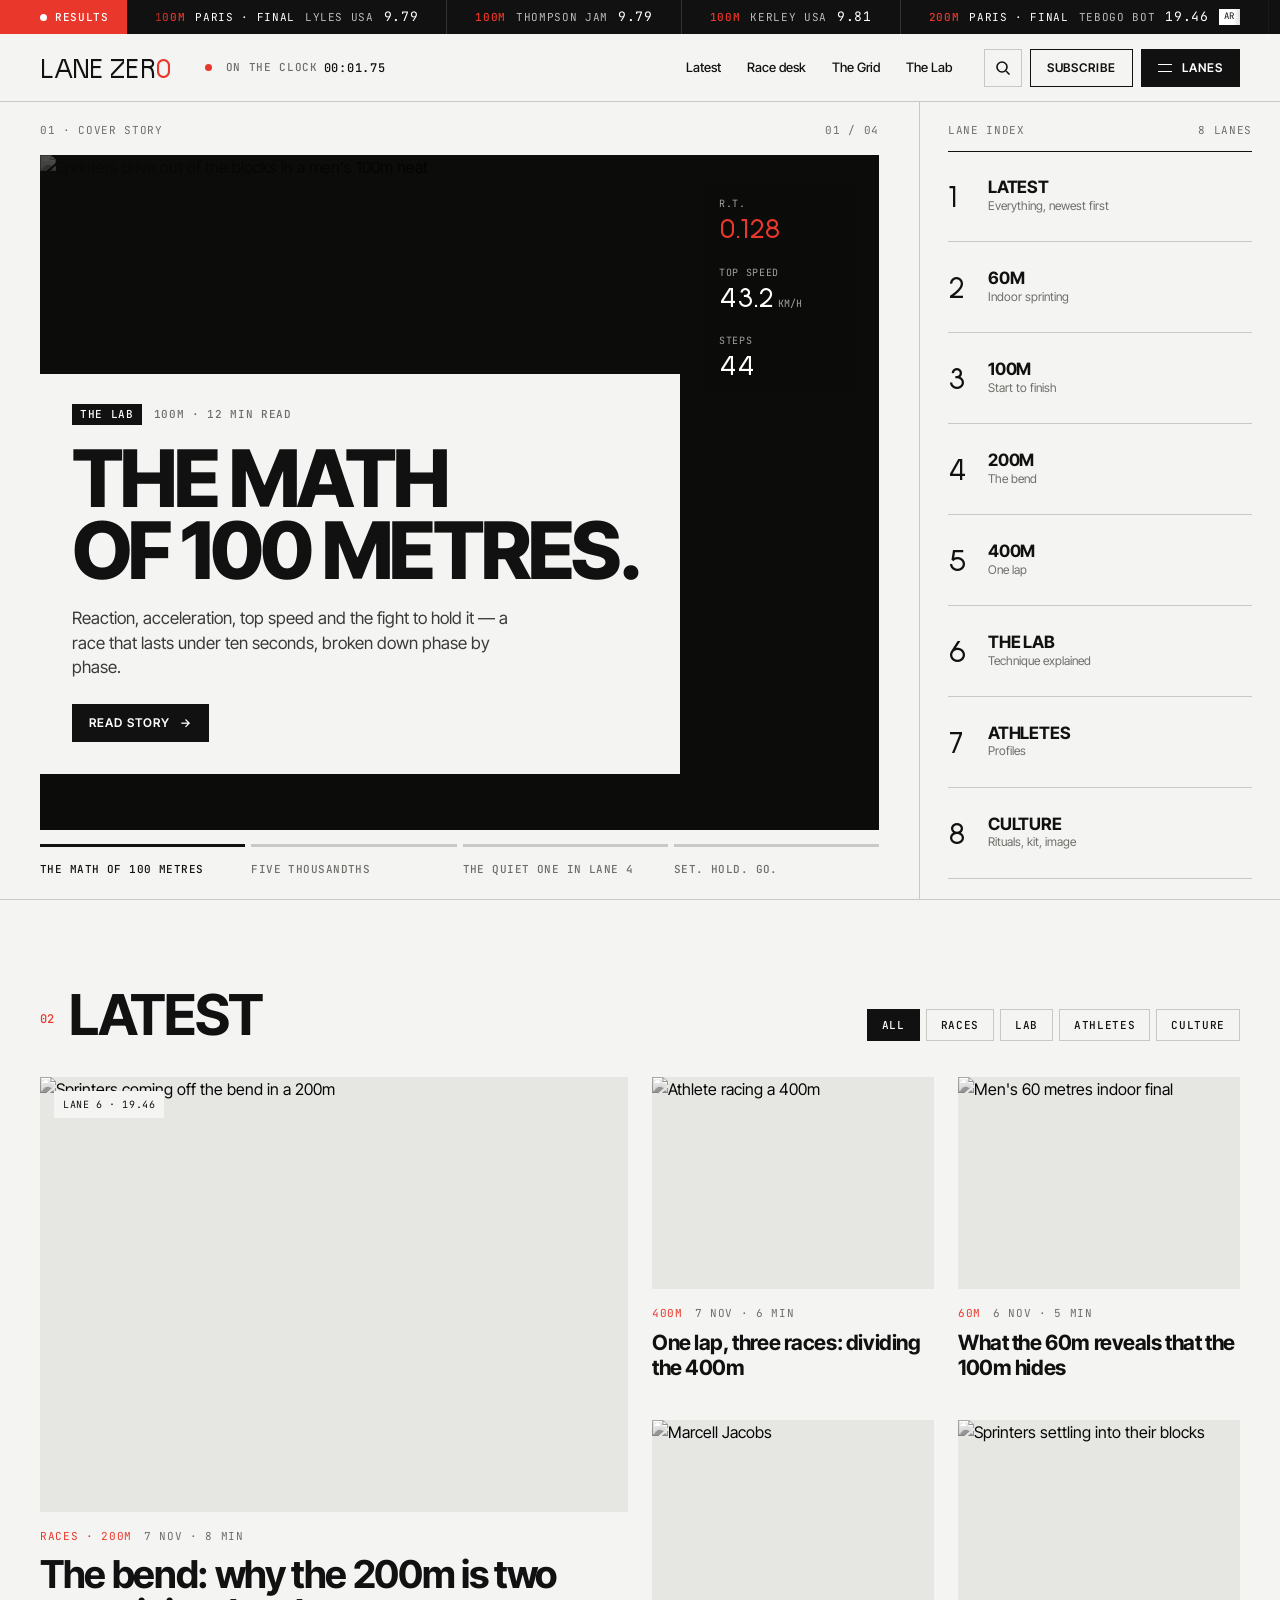
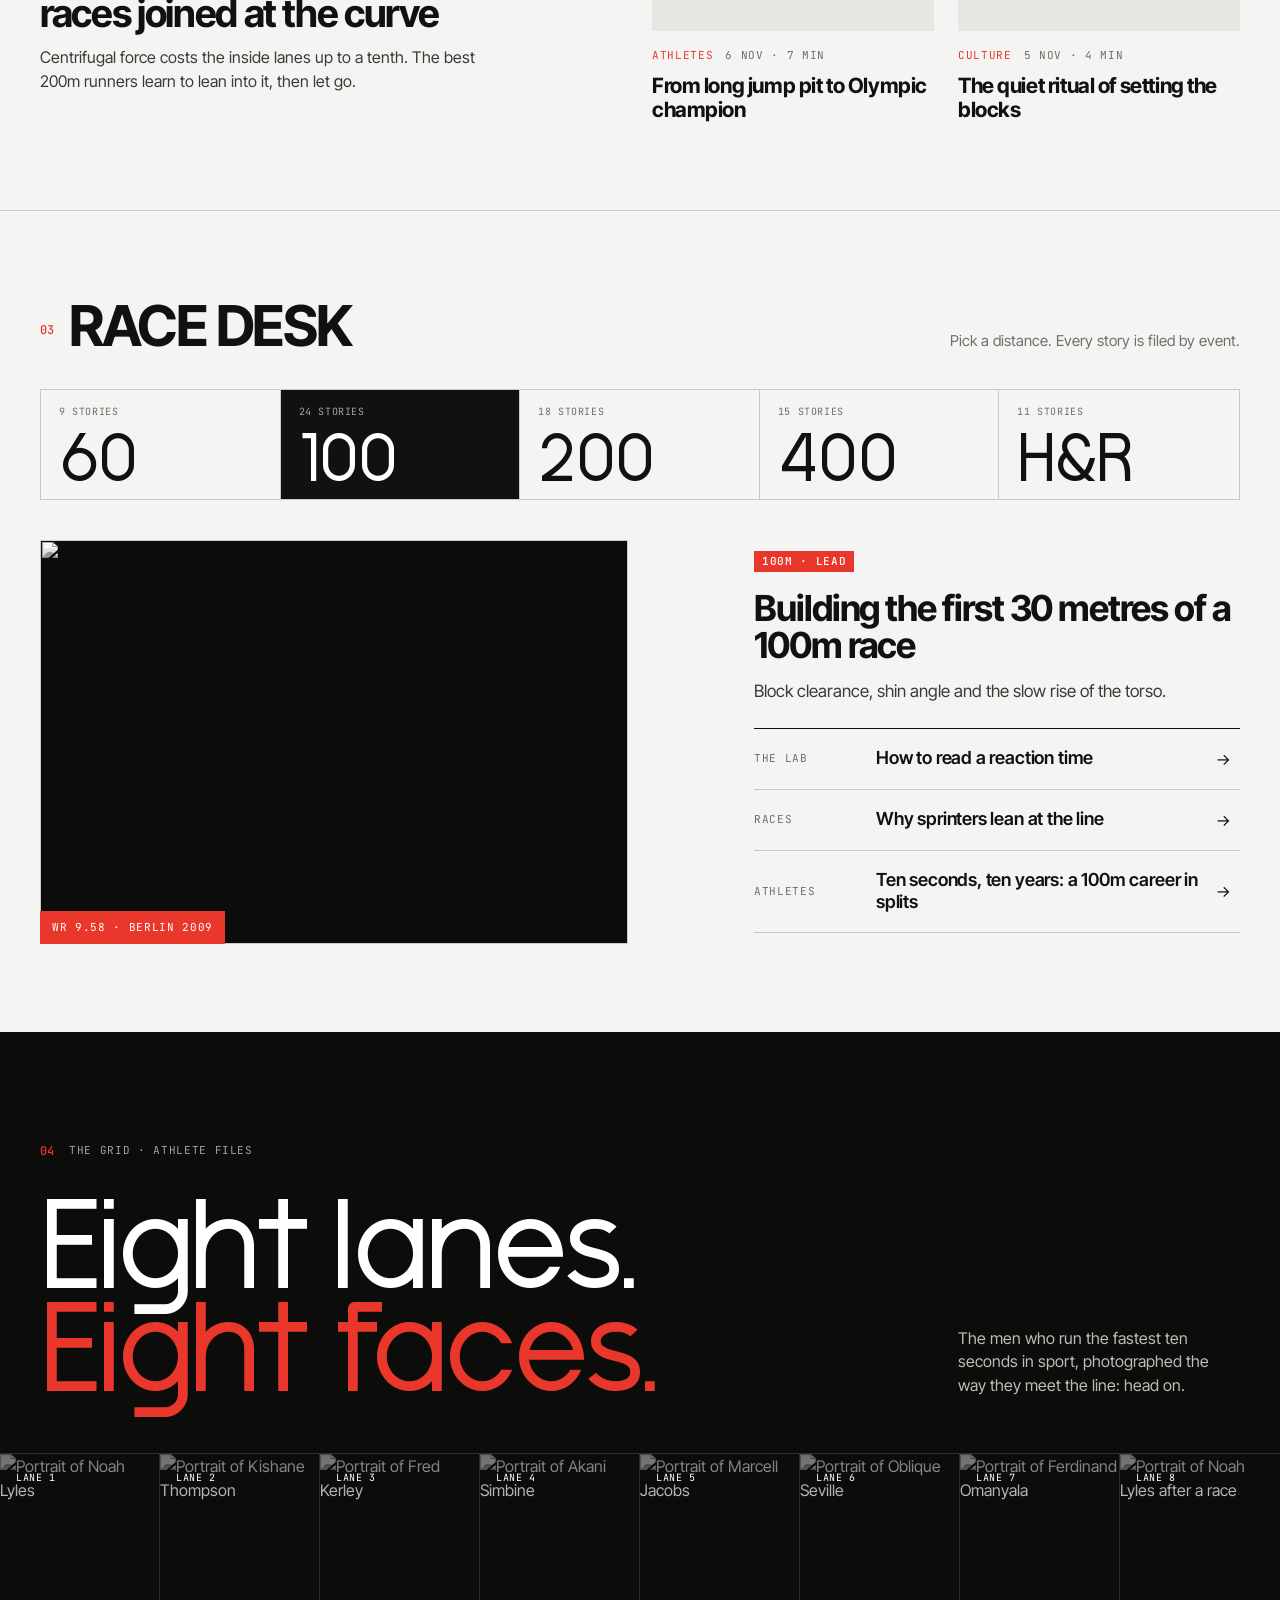
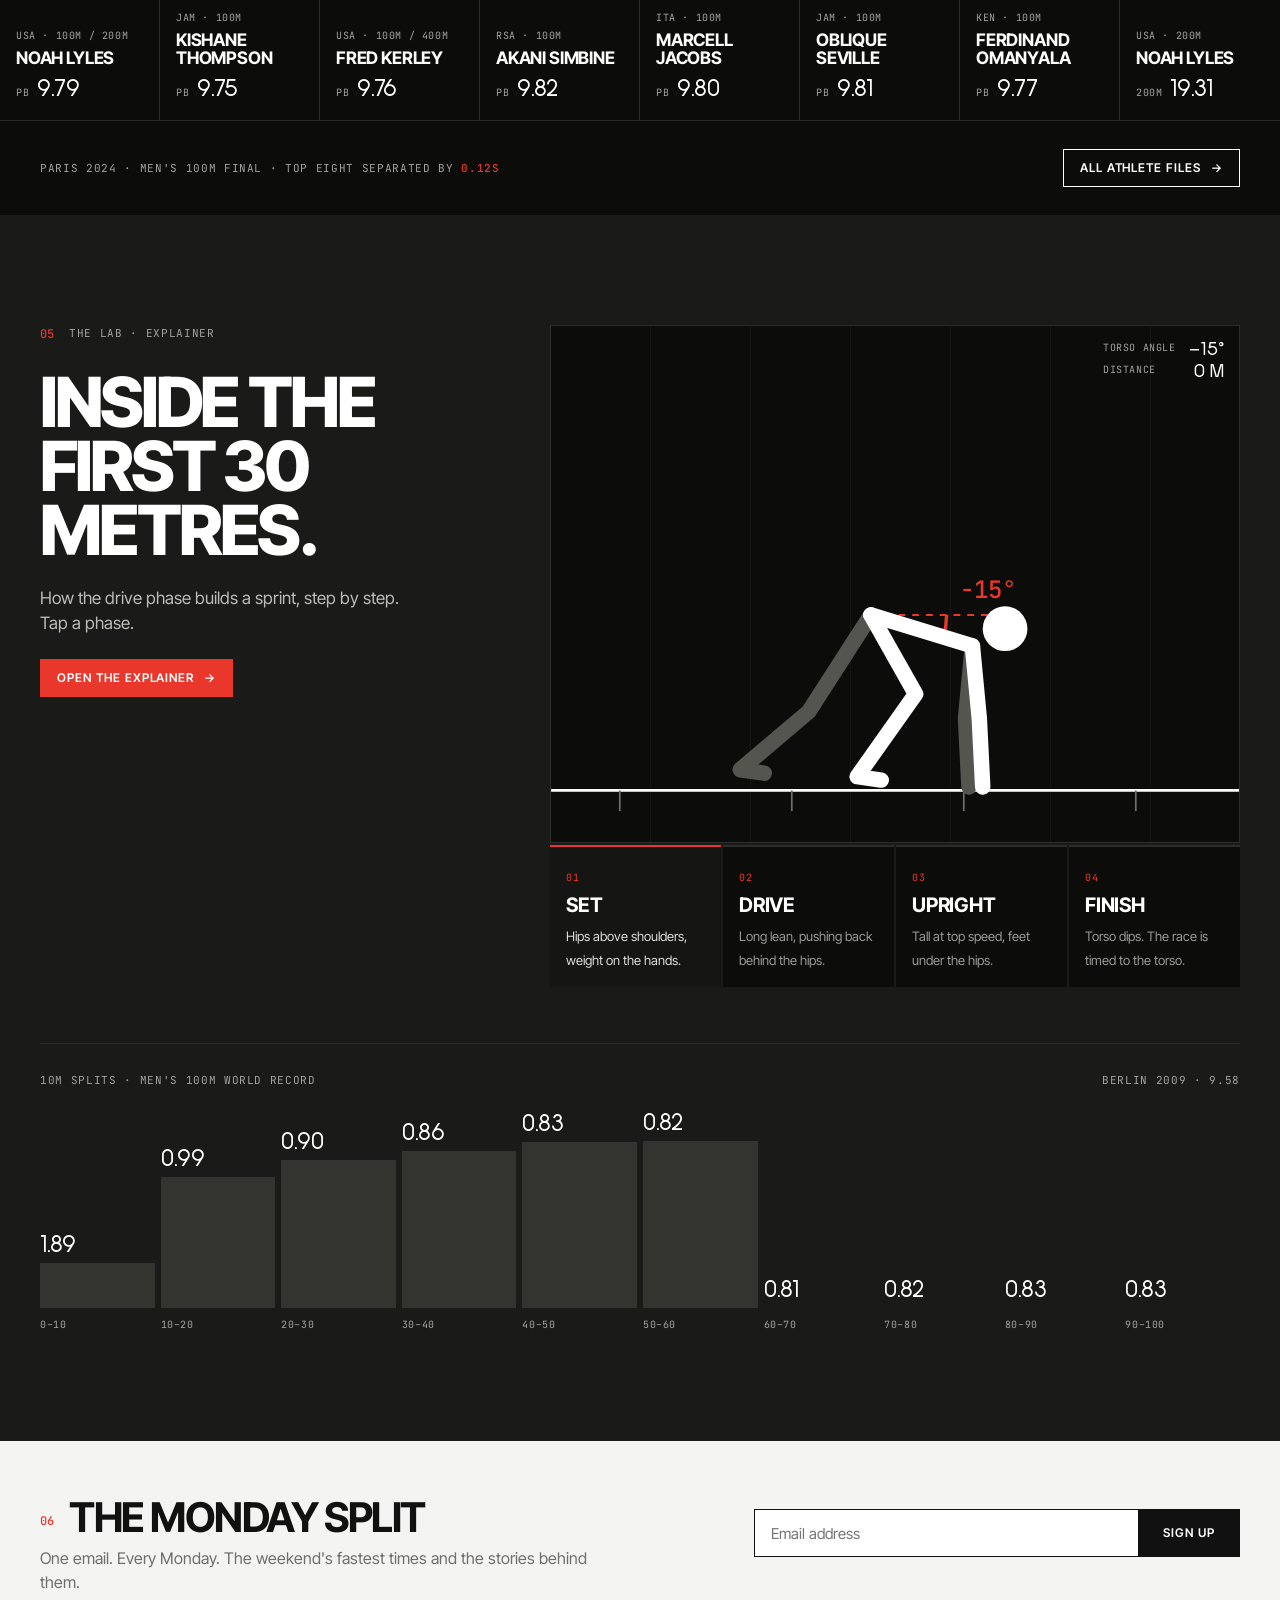
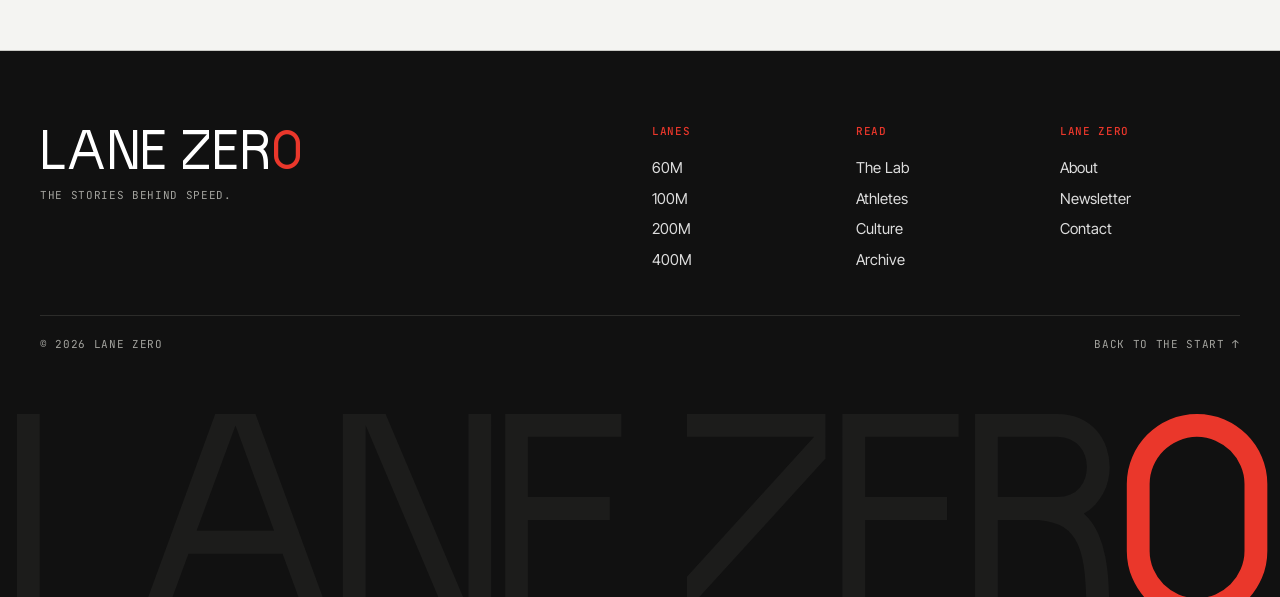
==== lane-zero/index.html @ 6329f49b "Lane Zero: homepage build (structure, styles, interactions) Co-Authored-By: Claude Opus 5.5 <noreply" ====
<!doctype html>
<html lang="en">
<head>
<meta charset="utf-8">
<meta name="viewport" content="width=device-width, initial-scale=1">
<title>Lane Zero — The stories behind speed</title>
<meta name="description" content="Lane Zero is a sprint newsroom. 60m to 400m, the lab, the athletes and the culture of speed.">
<link rel="preconnect" href="https://fonts.googleapis.com">
<link rel="preconnect" href="https://fonts.gstatic.com" crossorigin>
<link href="https://fonts.googleapis.com/css2?family=Inter+Tight:ital,wght@0,400;0,500;0,600;0,700;0,800;1,700&family=JetBrains+Mono:wght@400;500&display=swap" rel="stylesheet">
<link rel="stylesheet" href="styles.css">
</head>
<body>

<!-- ============ RESULTS TICKER ============ -->
<div class="ticker" aria-label="Latest results">
  <div class="ticker__label"><span class="dot"></span>Results</div>
  <div class="ticker__track">
    <ul class="ticker__list">
      <li><b>100M</b> Paris · Final <span>Lyles USA</span><em>9.79</em></li>
      <li><b>100M</b> <span>Thompson JAM</span><em>9.79</em></li>
      <li><b>100M</b> <span>Kerley USA</span><em>9.81</em></li>
      <li><b>200M</b> Paris · Final <span>Tebogo BOT</span><em>19.46</em><i>AR</i></li>
      <li><b>200M</b> <span>Bednarek USA</span><em>19.62</em></li>
      <li><b>400M</b> Paris · Final <span>Hall USA</span><em>43.40</em></li>
      <li><b>4×100</b> Paris · Final <span>Canada</span><em>37.50</em></li>
      <li><b>60M</b> Glasgow · Final <span>Coleman USA</span><em>6.41</em></li>
    </ul>
  </div>
</div>

<!-- ============ HEADER ============ -->
<header class="nav" id="top">
  <a class="wordmark" href="#top" aria-label="Lane Zero home">LANE&nbsp;ZER<span>0</span></a>
  <div class="nav__clock" aria-hidden="true"><span class="dot"></span>On the clock <span class="mono" id="clock">00:00.00</span></div>
  <nav class="nav__links" aria-label="Primary">
    <a href="#latest">Latest</a><a href="#desk">Race desk</a><a href="#grid">The Grid</a><a href="#lab">The Lab</a>
  </nav>
  <div class="nav__actions">
    <button class="icon-btn" aria-label="Search"><svg width="16" height="16" viewBox="0 0 16 16" fill="none" stroke="currentColor" stroke-width="1.6"><circle cx="7" cy="7" r="5"/><path d="M11 11l3.5 3.5"/></svg></button>
    <a class="btn btn--line" href="#split">Subscribe</a>
    <button class="btn btn--ink" id="lanesOpen" aria-expanded="false" aria-controls="lanes"><span class="burger"></span>Lanes</button>
  </div>
</header>

<!-- ============ LANES OVERLAY ============ -->
<div class="lanes" id="lanes" hidden>
  <div class="lanes__head">
    <span class="wordmark wordmark--light">LANE&nbsp;ZER<span>0</span></span>
    <button class="btn btn--light" id="lanesClose">Close ✕</button>
  </div>
  <ol class="lanes__list">
    <li><a href="#latest"><i>1</i>Latest<small>Everything, newest first</small></a></li>
    <li><a href="#desk" data-dist="60"><i>2</i>60M<small>Indoor sprinting</small></a></li>
    <li><a href="#desk" data-dist="100"><i>3</i>100M<small>Start to finish</small></a></li>
    <li><a href="#desk" data-dist="200"><i>4</i>200M<small>The bend</small></a></li>
    <li><a href="#desk" data-dist="400"><i>5</i>400M<small>One lap</small></a></li>
    <li><a href="#lab"><i>6</i>The Lab<small>Technique explained</small></a></li>
    <li><a href="#grid"><i>7</i>Athletes<small>Profiles</small></a></li>
    <li><a href="#latest" data-filter="culture"><i>8</i>Culture<small>Rituals, kit, image</small></a></li>
  </ol>
</div>

<main>

<!-- ============ 01 COVER ============ -->
<section class="cover" aria-label="Cover story">
  <div class="cover__stage">
    <div class="cover__meta mono"><span>01 · Cover story</span><span id="coverCount">01 / 04</span></div>

    <div class="cover__slides">
      <article class="slide is-active" data-i="0">
        <figure class="slide__img"><img src="assets/img/hero-start.jpg" alt="Sprinters drive out of the blocks in a men's 100m heat"></figure>
        <div class="slide__copy">
          <p class="kicker"><span class="tag">The Lab</span> 100M · 12 min read</p>
          <h1 class="display">The math<br>of 100 metres.</h1>
          <p class="lede">Reaction, acceleration, top speed and the fight to hold it — a race that lasts under ten seconds, broken down phase by phase.</p>
          <a class="btn btn--ink" href="#lab">Read story <span class="arr">→</span></a>
        </div>
      </article>
      <article class="slide" data-i="1">
        <figure class="slide__img"><img src="assets/img/hero-lyles.jpg" alt="Noah Lyles sprinting in the 100m"></figure>
        <div class="slide__copy">
          <p class="kicker"><span class="tag">Races</span> 100M · 9 min read</p>
          <h1 class="display">Five<br>thousandths.</h1>
          <p class="lede">Paris was decided by 0.005 seconds. Inside the closest Olympic 100m final ever run, frame by frame.</p>
          <a class="btn btn--ink" href="#latest">Read story <span class="arr">→</span></a>
        </div>
      </article>
      <article class="slide" data-i="2">
        <figure class="slide__img"><img src="assets/img/hero-thompson.jpg" alt="Kishane Thompson racing"></figure>
        <div class="slide__copy">
          <p class="kicker"><span class="tag">Athletes</span> 100M · 7 min read</p>
          <h1 class="display">The quiet<br>one in lane 4.</h1>
          <p class="lede">Kishane Thompson barely speaks before a race. His splits do the talking.</p>
          <a class="btn btn--ink" href="#grid">Read story <span class="arr">→</span></a>
        </div>
      </article>
      <article class="slide" data-i="3">
        <figure class="slide__img"><img src="assets/img/hero-omanyala.jpg" alt="Ferdinand Omanyala at the start line"></figure>
        <div class="slide__copy">
          <p class="kicker"><span class="tag">Culture</span> 100M · 6 min read</p>
          <h1 class="display">Set.<br>Hold. Go.</h1>
          <p class="lede">The 1.8 seconds between "set" and the gun, and the rituals sprinters build to survive them.</p>
          <a class="btn btn--ink" href="#latest">Read story <span class="arr">→</span></a>
        </div>
      </article>
    </div>

    <div class="cover__readout mono" aria-hidden="true">
      <div><small>R.T.</small><b>0.128</b></div>
      <div><small>Top speed</small><b>43.2<span>km/h</span></b></div>
      <div><small>Steps</small><b>44</b></div>
    </div>

    <div class="cover__bars" role="tablist" aria-label="Cover stories">
      <button role="tab" aria-selected="true" data-go="0"><span></span><em>The math of 100 metres</em></button>
      <button role="tab" aria-selected="false" data-go="1"><span></span><em>Five thousandths</em></button>
      <button role="tab" aria-selected="false" data-go="2"><span></span><em>The quiet one in lane 4</em></button>
      <button role="tab" aria-selected="false" data-go="3"><span></span><em>Set. Hold. Go.</em></button>
    </div>
  </div>

  <aside class="index" aria-label="Lane index">
    <div class="index__head mono"><span>Lane index</span><span>8 lanes</span></div>
    <ol>
      <li><a href="#latest"><i>1</i><b>Latest</b><small>Everything, newest first</small></a></li>
      <li><a href="#desk" data-dist="60"><i>2</i><b>60M</b><small>Indoor sprinting</small></a></li>
      <li><a href="#desk" data-dist="100"><i>3</i><b>100M</b><small>Start to finish</small></a></li>
      <li><a href="#desk" data-dist="200"><i>4</i><b>200M</b><small>The bend</small></a></li>
      <li><a href="#desk" data-dist="400"><i>5</i><b>400M</b><small>One lap</small></a></li>
      <li><a href="#lab"><i>6</i><b>The Lab</b><small>Technique explained</small></a></li>
      <li><a href="#grid"><i>7</i><b>Athletes</b><small>Profiles</small></a></li>
      <li><a href="#latest" data-filter="culture"><i>8</i><b>Culture</b><small>Rituals, kit, image</small></a></li>
    </ol>
  </aside>
</section>

<!-- ============ 02 LATEST ============ -->
<section class="section" id="latest">
  <header class="sec-head">
    <h2><span class="num">02</span>Latest</h2>
    <div class="chips" role="group" aria-label="Filter stories">
      <button class="chip is-on" data-f="all">All</button>
      <button class="chip" data-f="races">Races</button>
      <button class="chip" data-f="lab">Lab</button>
      <button class="chip" data-f="athletes">Athletes</button>
      <button class="chip" data-f="culture">Culture</button>
    </div>
  </header>

  <div class="latest">
    <article class="card card--lead" data-cat="races">
      <a href="#" class="card__img"><img src="assets/img/latest-bend.jpg" alt="Sprinters coming off the bend in a 200m"><span class="badge mono">Lane 6 · 19.46</span></a>
      <p class="meta mono"><span class="cat">Races · 200M</span>7 Nov · 8 min</p>
      <h3><a href="#">The bend: why the 200m is two races joined at the curve</a></h3>
      <p class="excerpt">Centrifugal force costs the inside lanes up to a tenth. The best 200m runners learn to lean into it, then let go.</p>
    </article>
    <article class="card" data-cat="races">
      <a href="#" class="card__img"><img src="assets/img/latest-400.jpg" alt="Athlete racing a 400m"></a>
      <p class="meta mono"><span class="cat">400M</span>7 Nov · 6 min</p>
      <h3><a href="#">One lap, three races: dividing the 400m</a></h3>
    </article>
    <article class="card" data-cat="lab">
      <a href="#" class="card__img"><img src="assets/img/latest-60.jpg" alt="Men's 60 metres indoor final"></a>
      <p class="meta mono"><span class="cat">60M</span>6 Nov · 5 min</p>
      <h3><a href="#">What the 60m reveals that the 100m hides</a></h3>
    </article>
    <article class="card" data-cat="athletes">
      <a href="#" class="card__img"><img src="assets/img/latest-jacobs.jpg" alt="Marcell Jacobs"></a>
      <p class="meta mono"><span class="cat">Athletes</span>6 Nov · 7 min</p>
      <h3><a href="#">From long jump pit to Olympic champion</a></h3>
    </article>
    <article class="card" data-cat="culture">
      <a href="#" class="card__img"><img src="assets/img/latest-blocks.jpg" alt="Sprinters settling into their blocks"></a>
      <p class="meta mono"><span class="cat">Culture</span>5 Nov · 4 min</p>
      <h3><a href="#">The quiet ritual of setting the blocks</a></h3>
    </article>
  </div>
</section>

<!-- ============ 03 RACE DESK ============ -->
<section class="section section--rule" id="desk">
  <header class="sec-head">
    <h2><span class="num">03</span>Race desk</h2>
    <p class="sec-note">Pick a distance. Every story is filed by event.</p>
  </header>

  <div class="dist" role="tablist" aria-label="Distances">
    <button role="tab" data-d="60"><small class="mono">9 stories</small><b>60</b></button>
    <button role="tab" data-d="100" class="is-on" aria-selected="true"><small class="mono">24 stories</small><b>100</b></button>
    <button role="tab" data-d="200"><small class="mono">18 stories</small><b>200</b></button>
    <button role="tab" data-d="400"><small class="mono">15 stories</small><b>400</b></button>
    <button role="tab" data-d="hr"><small class="mono">11 stories</small><b>H&amp;R</b></button>
  </div>

  <div class="desk">
    <figure class="desk__img"><img id="deskImg" src="assets/img/desk-100.jpg" alt=""><figcaption class="mono" id="deskWR">WR 9.58 · Berlin 2009</figcaption></figure>
    <div class="desk__copy">
      <p class="kicker" id="deskKicker"><span class="tag tag--red">100M · Lead</span></p>
      <h3 class="h-lg" id="deskTitle">Building the first 30 metres of a 100m race</h3>
      <p class="lede" id="deskLede">Block clearance, shin angle and the slow rise of the torso.</p>
      <ul class="desk__list" id="deskList">
        <li><a href="#"><span class="mono">The Lab</span><b>How to read a reaction time</b><i>→</i></a></li>
        <li><a href="#"><span class="mono">Races</span><b>Why sprinters lean at the line</b><i>→</i></a></li>
        <li><a href="#"><span class="mono">Athletes</span><b>Ten seconds, ten years: a 100m career in splits</b><i>→</i></a></li>
      </ul>
    </div>
  </div>
</section>

<!-- ============ 04 THE GRID — PORTRAITS ============ -->
<section class="grid-wall" id="grid" aria-label="The Grid, athlete portraits">
  <header class="grid-wall__head">
    <p class="mono"><span class="num">04</span>The Grid · Athlete files</p>
    <h2 class="mega">Eight lanes.<br><span>Eight faces.</span></h2>
    <p class="grid-wall__sub">The men who run the fastest ten seconds in sport, photographed the way they meet the line: head on.</p>
  </header>

  <ol class="faces">
    <li class="face" data-pb="9.79" tabindex="0">
      <span class="face__lane mono">Lane 1</span>
      <img src="assets/img/p-lyles.jpg" alt="Portrait of Noah Lyles">
      <div class="face__info"><small class="mono">USA · 100M / 200M</small><b>Noah Lyles</b><span class="mono pb">PB <em>9.79</em></span></div>
    </li>
    <li class="face" data-pb="9.75" tabindex="0">
      <span class="face__lane mono">Lane 2</span>
      <img src="assets/img/p-thompson.jpg" alt="Portrait of Kishane Thompson">
      <div class="face__info"><small class="mono">JAM · 100M</small><b>Kishane Thompson</b><span class="mono pb">PB <em>9.75</em></span></div>
    </li>
    <li class="face" data-pb="9.76" tabindex="0">
      <span class="face__lane mono">Lane 3</span>
      <img src="assets/img/p-kerley.jpg" alt="Portrait of Fred Kerley">
      <div class="face__info"><small class="mono">USA · 100M / 400M</small><b>Fred Kerley</b><span class="mono pb">PB <em>9.76</em></span></div>
    </li>
    <li class="face" data-pb="9.82" tabindex="0">
      <span class="face__lane mono">Lane 4</span>
      <img src="assets/img/p-simbine.jpg" alt="Portrait of Akani Simbine">
      <div class="face__info"><small class="mono">RSA · 100M</small><b>Akani Simbine</b><span class="mono pb">PB <em>9.82</em></span></div>
    </li>
    <li class="face" data-pb="9.80" tabindex="0">
      <span class="face__lane mono">Lane 5</span>
      <img src="assets/img/p-jacobs.jpg" alt="Portrait of Marcell Jacobs">
      <div class="face__info"><small class="mono">ITA · 100M</small><b>Marcell Jacobs</b><span class="mono pb">PB <em>9.80</em></span></div>
    </li>
    <li class="face" data-pb="9.81" tabindex="0">
      <span class="face__lane mono">Lane 6</span>
      <img src="assets/img/p-seville.jpg" alt="Portrait of Oblique Seville">
      <div class="face__info"><small class="mono">JAM · 100M</small><b>Oblique Seville</b><span class="mono pb">PB <em>9.81</em></span></div>
    </li>
    <li class="face" data-pb="9.77" tabindex="0">
      <span class="face__lane mono">Lane 7</span>
      <img src="assets/img/p-omanyala.jpg" alt="Portrait of Ferdinand Omanyala">
      <div class="face__info"><small class="mono">KEN · 100M</small><b>Ferdinand Omanyala</b><span class="mono pb">PB <em>9.77</em></span></div>
    </li>
    <li class="face" data-pb="9.86" tabindex="0">
      <span class="face__lane mono">Lane 8</span>
      <img src="assets/img/p-lyles2.jpg" alt="Portrait of Noah Lyles after a race">
      <div class="face__info"><small class="mono">USA · 200M</small><b>Noah Lyles</b><span class="mono pb">200M <em>19.31</em></span></div>
    </li>
  </ol>

  <div class="grid-wall__foot">
    <p class="mono">Paris 2024 · Men's 100m final · Top eight separated by <b>0.12s</b></p>
    <a href="#" class="btn btn--light">All athlete files <span class="arr">→</span></a>
  </div>
</section>

<!-- ============ 05 THE LAB ============ -->
<section class="lab" id="lab">
  <div class="lab__intro">
    <p class="mono"><span class="num">05</span>The Lab · Explainer</p>
    <h2 class="h-xl">Inside the<br>first 30<br>metres.</h2>
    <p class="lede">How the drive phase builds a sprint, step by step. Tap a phase.</p>
    <a href="#" class="btn btn--red">Open the explainer <span class="arr">→</span></a>
  </div>

  <div class="lab__viz">
    <div class="phase-stage">
      <svg id="figure" viewBox="0 0 400 300" aria-hidden="true">
        <line class="ground" x1="0" y1="270" x2="400" y2="270"/>
        <g class="track-marks"><line x1="40" y1="270" x2="40" y2="282"/><line x1="140" y1="270" x2="140" y2="282"/><line x1="240" y1="270" x2="240" y2="282"/><line x1="340" y1="270" x2="340" y2="282"/></g>
        <path id="angleArc" class="arc" d=""/>
        <line id="angleRef" class="ref" x1="0" y1="0" x2="0" y2="0"/>
        <polyline id="limbBack" class="limb limb--back" points=""/>
        <polyline id="armBack" class="limb limb--back" points=""/>
        <polyline id="body" class="limb" points=""/>
        <polyline id="limbFront" class="limb" points=""/>
        <polyline id="armFront" class="limb" points=""/>
        <circle id="head" class="head" r="13" cx="0" cy="0"/>
        <text id="angleTxt" class="angle-txt" x="0" y="0">45°</text>
      </svg>
      <div class="phase-readout mono"><span>Torso angle</span><b id="readAngle">45°</b><span>Distance</span><b id="readDist">0–1 m</b></div>
    </div>
    <ol class="phases" role="tablist">
      <li><button role="tab" class="is-on" data-p="0"><i class="mono">01</i><b>Set</b><span>Hips above shoulders, weight on the hands.</span></button></li>
      <li><button role="tab" data-p="1"><i class="mono">02</i><b>Drive</b><span>Long lean, pushing back behind the hips.</span></button></li>
      <li><button role="tab" data-p="2"><i class="mono">03</i><b>Upright</b><span>Tall at top speed, feet under the hips.</span></button></li>
      <li><button role="tab" data-p="3"><i class="mono">04</i><b>Finish</b><span>Torso dips. The race is timed to the torso.</span></button></li>
    </ol>
  </div>

  <div class="splits">
    <div class="splits__head"><p class="mono">10m splits · Men's 100m world record</p><p class="mono">Berlin 2009 · 9.58</p></div>
    <div class="splits__bars" id="splits"></div>
  </div>
</section>

<!-- ============ 06 MONDAY SPLIT ============ -->
<section class="split" id="split">
  <div class="split__copy">
    <h2><span class="num">06</span>The Monday split</h2>
    <p>One email. Every Monday. The weekend's fastest times and the stories behind them.</p>
  </div>
  <form class="split__form" novalidate>
    <label class="sr" for="email">Email address</label>
    <input id="email" type="email" placeholder="Email address" autocomplete="email" required>
    <button class="btn btn--ink" type="submit">Sign up</button>
    <p class="split__msg mono" aria-live="polite"></p>
  </form>
</section>

</main>

<!-- ============ FOOTER ============ -->
<footer class="foot">
  <div class="foot__brand">
    <span class="wordmark wordmark--xl">LANE&nbsp;ZER<span>0</span></span>
    <p class="mono">The stories behind speed.</p>
  </div>
  <nav class="foot__cols" aria-label="Footer">
    <div><h4 class="mono">Lanes</h4><a href="#desk">60M</a><a href="#desk">100M</a><a href="#desk">200M</a><a href="#desk">400M</a></div>
    <div><h4 class="mono">Read</h4><a href="#lab">The Lab</a><a href="#grid">Athletes</a><a href="#latest">Culture</a><a href="#">Archive</a></div>
    <div><h4 class="mono">Lane Zero</h4><a href="#">About</a><a href="#split">Newsletter</a><a href="#">Contact</a></div>
  </nav>
  <div class="foot__base mono"><span>© 2026 Lane Zero</span><a href="#top">Back to the start ↑</a></div>
  <div class="foot__giant" aria-hidden="true">LANE ZER<span>0</span></div>
</footer>

<script src="main.js"></script>
</body>
</html>
---- lane-zero/styles.css ----
/* =========================================================
   LANE ZERO — sprint newsroom
   Grid: 12 col · 1440 frame · 40px margin · 24px gutter
   ========================================================= */
@font-face{font-family:"Artavion";src:url("assets/fonts/Artavion-Regular.ttf") format("truetype");font-display:swap}

:root{
  --paper:#F4F4F2; --paper-2:#E6E6E3; --line:#C8C8C4; --mute:#6E6E6A; --mute-2:#A3A39E;
  --ink:#111111; --night:#0C0C0B; --night-2:#1A1A19; --night-line:#2C2C2A;
  --red:#EA372B; --red-dk:#C42A20;
  --display:"Artavion","Inter Tight",system-ui,sans-serif;
  --head:"Inter Tight",system-ui,sans-serif;
  --mono:"JetBrains Mono",ui-monospace,monospace;
  --m:40px; --g:24px; --max:1440px;
  --ease:cubic-bezier(.2,.8,.1,1);
}
*{box-sizing:border-box;margin:0;padding:0}
html{scroll-behavior:smooth;scroll-padding-top:72px}
body{background:var(--paper);color:var(--ink);font:400 16px/1.5 var(--head);-webkit-font-smoothing:antialiased;overflow-x:hidden}
img{display:block;width:100%;height:100%;object-fit:cover}
a{color:inherit;text-decoration:none}
button{font:inherit;color:inherit;background:none;border:0;cursor:pointer}
ol,ul{list-style:none}
.mono{font-family:var(--mono);font-size:11px;letter-spacing:.06em;text-transform:uppercase}
.sr{position:absolute;width:1px;height:1px;overflow:hidden;clip:rect(0 0 0 0)}
.dot{display:inline-block;width:7px;height:7px;border-radius:50%;background:var(--red);margin-right:8px;animation:blink 1.2s steps(2) infinite}
@keyframes blink{50%{opacity:.25}}
.num{font-family:var(--mono);font-size:12px;color:var(--red);font-weight:500;margin-right:14px;vertical-align:middle;letter-spacing:.04em}

/* ---------- buttons ---------- */
.btn{display:inline-flex;align-items:center;gap:10px;height:38px;padding:0 16px;font:600 12px/1 var(--head);letter-spacing:.08em;text-transform:uppercase;border:1px solid var(--ink);transition:background .25s,color .25s,transform .25s var(--ease)}
.btn .arr{transition:transform .3s var(--ease)}
.btn:hover .arr{transform:translateX(5px)}
.btn--ink{background:var(--ink);color:#fff}
.btn--ink:hover{background:var(--red);border-color:var(--red)}
.btn--line:hover{background:var(--ink);color:#fff}
.btn--red{background:var(--red);border-color:var(--red);color:#fff}
.btn--red:hover{background:#fff;color:var(--ink);border-color:#fff}
.btn--light{border-color:#fff;color:#fff}
.btn--light:hover{background:#fff;color:var(--ink)}
.icon-btn{width:38px;height:38px;display:grid;place-items:center;border:1px solid var(--line)}
.icon-btn:hover{border-color:var(--ink)}
.burger{width:14px;height:8px;border-top:1.6px solid currentColor;border-bottom:1.6px solid currentColor}

/* ---------- ticker ---------- */
.ticker{display:flex;height:34px;background:var(--ink);color:#fff;overflow:hidden;font-family:var(--mono);font-size:11px;letter-spacing:.06em;text-transform:uppercase}
.ticker__label{flex:none;display:flex;align-items:center;padding:0 18px 0 var(--m);background:var(--red);font-weight:500;position:relative;z-index:1}
.ticker__label .dot{background:#fff}
.ticker__track{overflow:hidden;flex:1;display:flex;mask-image:linear-gradient(90deg,transparent,#000 4%,#000 96%,transparent)}
.ticker__list{display:flex;flex:none;animation:tick 40s linear infinite}
.ticker:hover .ticker__list{animation-play-state:paused}
.ticker__list li{display:flex;align-items:center;gap:10px;padding:0 28px;white-space:nowrap;border-right:1px solid #333}
.ticker__list b{color:var(--red);font-weight:500}
.ticker__list span{color:#bbb}
.ticker__list em{font-style:normal;font-size:13px;color:#fff}
.ticker__list i{font-style:normal;background:#fff;color:var(--ink);padding:1px 5px;font-size:9px}
@keyframes tick{to{transform:translateX(-50%)}}

/* ---------- nav ---------- */
.nav{position:sticky;top:0;z-index:40;display:flex;align-items:center;gap:32px;height:68px;padding:0 var(--m);background:rgba(244,244,242,.9);backdrop-filter:blur(12px);border-bottom:1px solid var(--line)}
.wordmark{font:400 26px/1 var(--display);letter-spacing:.02em;white-space:nowrap}
.wordmark span{color:var(--red)}
.wordmark--light{color:#fff}
.nav__clock{display:flex;align-items:center;gap:6px;font:500 11px/1 var(--mono);letter-spacing:.06em;text-transform:uppercase;color:var(--mute)}
.nav__clock .mono{color:var(--ink);font-size:12px;min-width:76px}
.nav__links{display:flex;gap:26px;margin-left:auto;font-size:13px;font-weight:500}
.nav__links a{position:relative;padding:4px 0}
.nav__links a::after{content:"";position:absolute;left:0;right:100%;bottom:-2px;height:2px;background:var(--red);transition:right .35s var(--ease)}
.nav__links a:hover::after{right:0}
.nav__actions{display:flex;gap:8px}

/* ---------- lanes overlay ---------- */
.lanes{position:fixed;inset:0;z-index:80;background:var(--night);color:#fff;padding:24px var(--m);display:flex;flex-direction:column;animation:drop .5s var(--ease)}
.lanes[hidden]{display:none}
@keyframes drop{from{clip-path:inset(0 0 100% 0)}to{clip-path:inset(0)}}
.lanes__head{display:flex;justify-content:space-between;align-items:center;padding-bottom:20px;border-bottom:1px solid var(--night-line)}
.lanes__list{flex:1;display:grid;grid-template-rows:repeat(8,1fr)}
.lanes__list a{display:grid;grid-template-columns:80px 1fr auto;align-items:center;height:100%;border-bottom:1px solid var(--night-line);font:600 clamp(28px,4.4vw,64px)/1 var(--head);letter-spacing:-.02em;text-transform:uppercase;transition:padding .35s var(--ease),color .2s}
.lanes__list i{font:400 18px var(--mono);color:var(--red);font-style:normal}
.lanes__list small{font:400 12px var(--mono);letter-spacing:.06em;color:var(--mute-2);text-transform:uppercase}
.lanes__list a:hover{padding-left:24px;color:var(--red)}

/* ---------- cover ---------- */
.cover{display:grid;grid-template-columns:minmax(0,1fr) 360px;border-bottom:1px solid var(--line);min-height:calc(100vh - 102px)}
.cover__stage{position:relative;padding:20px var(--m) 0;display:flex;flex-direction:column;border-right:1px solid var(--line);overflow:hidden}
.cover__meta{display:flex;justify-content:space-between;color:var(--mute);padding-bottom:16px}
.cover__slides{position:relative;flex:1;min-height:600px}
.slide{position:absolute;inset:0;visibility:hidden}
.slide.is-active{visibility:visible}
.slide__img{position:absolute;inset:0;overflow:hidden;background:var(--night)}
.slide__img img{filter:grayscale(1) contrast(1.15);transform:scale(1.08);transition:transform 7s linear}
.slide.is-active .slide__img img{transform:scale(1)}
.slide__img::after{content:"";position:absolute;inset:0;background:linear-gradient(90deg,rgba(12,12,11,.75) 0%,rgba(12,12,11,.15) 55%,transparent)}
.slide__copy{position:absolute;left:0;bottom:56px;width:min(640px,80%);background:var(--paper);padding:30px 32px 32px}
.slide.is-active .slide__copy{animation:off-blocks .9s var(--ease) both}
@keyframes off-blocks{from{transform:translateX(-40px);opacity:0}to{transform:none;opacity:1}}
.kicker{display:flex;align-items:center;gap:12px;font:500 11px/1 var(--mono);letter-spacing:.06em;text-transform:uppercase;color:var(--mute);margin-bottom:18px}
.tag{background:var(--ink);color:#fff;padding:5px 8px}
.tag--red{background:var(--red)}
.display{font:800 clamp(48px,6.2vw,92px)/.9 var(--head);letter-spacing:-.045em;text-transform:uppercase;margin-bottom:20px}
.lede{font-size:17px;line-height:1.45;color:#3a3a37;max-width:46ch;margin-bottom:24px}
.cover__readout{position:absolute;right:calc(var(--m) + 24px);top:84px;display:flex;flex-direction:column;gap:2px;z-index:2}
.cover__readout div{background:rgba(12,12,11,.78);backdrop-filter:blur(6px);color:#fff;padding:10px 14px;min-width:150px}
.cover__readout small{display:block;color:var(--mute-2);font-size:10px;margin-bottom:4px}
.cover__readout b{font:400 26px/1 var(--display);letter-spacing:0}
.cover__readout b span{font:400 10px var(--mono);margin-left:4px;color:var(--mute-2)}
.cover__readout div:first-child b{color:var(--red)}
.cover__bars{display:grid;grid-template-columns:repeat(4,1fr);gap:6px;padding:14px 0 20px}
.cover__bars button{text-align:left}
.cover__bars span{display:block;height:3px;background:var(--line);position:relative;overflow:hidden;margin-bottom:8px}
.cover__bars span::after{content:"";position:absolute;inset:0;background:var(--ink);transform:scaleX(0);transform-origin:left}
.cover__bars [aria-selected=true] span::after{animation:fill var(--dur,7s) linear forwards}
.cover__bars em{font:500 11px/1.3 var(--mono);font-style:normal;text-transform:uppercase;letter-spacing:.04em;color:var(--mute)}
.cover__bars [aria-selected=true] em{color:var(--ink)}
@keyframes fill{to{transform:scaleX(1)}}

.index{padding:20px 28px;display:flex;flex-direction:column}
.index__head{display:flex;justify-content:space-between;color:var(--mute);padding-bottom:12px;border-bottom:1px solid var(--ink)}
.index ol{flex:1;display:grid;grid-template-rows:repeat(8,1fr)}
.index a{display:grid;grid-template-columns:40px 1fr;grid-template-rows:auto auto;align-content:center;height:100%;min-height:60px;border-bottom:1px solid var(--line);position:relative;transition:padding .3s var(--ease)}
.index a::before{content:"";position:absolute;left:-28px;top:0;bottom:0;width:3px;background:var(--red);transform:scaleY(0);transition:transform .3s var(--ease)}
.index a:hover{padding-left:10px}
.index a:hover::before{transform:scaleY(1)}
.index i{grid-row:span 2;font:400 28px/1 var(--display);font-style:normal;align-self:center}
.index b{font:700 17px/1.1 var(--head);text-transform:uppercase;letter-spacing:-.01em}
.index small{font-size:12px;color:var(--mute)}

/* ---------- section scaffold ---------- */
.section{padding:88px var(--m);max-width:var(--max);margin:0 auto}
.section--rule{border-top:1px solid var(--line);max-width:none}
.section--rule > *{max-width:calc(var(--max) - 2*var(--m));margin-left:auto;margin-right:auto}
.sec-head{display:flex;align-items:flex-end;justify-content:space-between;gap:24px;margin-bottom:36px}
.sec-head h2{font:700 clamp(40px,4.4vw,60px)/.95 var(--head);letter-spacing:-.04em;text-transform:uppercase}
.sec-note{color:var(--mute);font-size:15px}
.chips{display:flex;gap:6px;flex-wrap:wrap}
.chip{height:32px;padding:0 14px;border:1px solid var(--line);font:500 11px var(--mono);letter-spacing:.06em;text-transform:uppercase;transition:all .2s}
.chip:hover{border-color:var(--ink)}
.chip.is-on{background:var(--ink);color:#fff;border-color:var(--ink)}
.h-lg{font:700 clamp(28px,2.8vw,40px)/1.05 var(--head);letter-spacing:-.03em;margin-bottom:14px}
.h-xl{font:800 clamp(48px,5.4vw,80px)/.92 var(--head);letter-spacing:-.045em;text-transform:uppercase}

/* ---------- latest ---------- */
.latest{display:grid;grid-template-columns:repeat(12,1fr);gap:40px var(--g)}
.card{grid-column:span 3;transition:opacity .4s,transform .4s var(--ease)}
.card--lead{grid-column:1 / span 6;grid-row:span 2}
.card.is-out{opacity:.12;transform:scale(.98);pointer-events:none}
.card__img{display:block;position:relative;aspect-ratio:4/3;overflow:hidden;background:var(--paper-2);margin-bottom:16px}
.card--lead .card__img{aspect-ratio:auto;height:calc(100% - 210px);min-height:420px}
.card__img img{filter:grayscale(1) contrast(1.1);transition:transform .8s var(--ease),filter .5s}
.card:hover .card__img img{transform:scale(1.04);filter:grayscale(0) contrast(1.05)}
.card__img::after{content:"";position:absolute;left:0;bottom:0;height:4px;width:100%;background:var(--red);transform:scaleX(0);transform-origin:left;transition:transform .5s var(--ease)}
.card:hover .card__img::after{transform:scaleX(1)}
.badge{position:absolute;left:14px;top:14px;background:var(--paper);padding:6px 9px;font-size:10px}
.meta{display:flex;gap:12px;color:var(--mute);margin-bottom:10px}
.meta .cat{color:var(--red)}
.card h3{font:700 21px/1.15 var(--head);letter-spacing:-.02em}
.card--lead h3{font-size:clamp(30px,3vw,42px);line-height:1.02;letter-spacing:-.035em;margin-bottom:12px}
.card h3 a{background:linear-gradient(var(--ink),var(--ink)) 0 100%/0 2px no-repeat;transition:background-size .4s var(--ease)}
.card:hover h3 a{background-size:100% 2px}
.excerpt{color:#3a3a37;max-width:52ch}

/* ---------- race desk ---------- */
.dist{display:grid;grid-template-columns:repeat(5,1fr);border:1px solid var(--line);margin-bottom:40px}
.dist button{text-align:left;padding:14px 18px 10px;border-right:1px solid var(--line);position:relative;overflow:hidden;transition:background .3s,color .3s}
.dist button:last-child{border-right:0}
.dist button::before{content:"";position:absolute;inset:0;background:var(--ink);transform:translateX(-101%);transition:transform .45s var(--ease);z-index:-1}
.dist button{z-index:0}
.dist small{display:block;color:var(--mute);margin-bottom:6px;font-size:10px}
.dist b{font:400 clamp(44px,5vw,72px)/1 var(--display);letter-spacing:-.01em}
.dist button:hover b{color:var(--red)}
.dist button.is-on{color:#fff}
.dist button.is-on::before{transform:none}
.dist button.is-on small{color:var(--mute-2)}
.desk{display:grid;grid-template-columns:repeat(12,1fr);gap:var(--g)}
.desk__img{grid-column:span 6;position:relative;aspect-ratio:16/11;overflow:hidden;background:var(--night)}
.desk__img img{filter:grayscale(1) contrast(1.15);transition:opacity .35s}
.desk__img figcaption{position:absolute;left:0;bottom:0;background:var(--red);color:#fff;padding:8px 12px}
.desk__copy{grid-column:8 / span 5;align-self:center}
.desk__list{border-top:1px solid var(--ink);margin-top:12px}
.desk__list a{display:grid;grid-template-columns:110px 1fr 24px;align-items:center;gap:12px;padding:18px 0;border-bottom:1px solid var(--line);transition:padding .3s var(--ease)}
.desk__list span{color:var(--mute)}
.desk__list b{font:600 18px/1.25 var(--head);letter-spacing:-.01em}
.desk__list i{font-style:normal;transition:transform .3s var(--ease)}
.desk__list a:hover{padding-left:8px}
.desk__list a:hover i{transform:translateX(4px);color:var(--red)}
.fade{animation:fadeup .5s var(--ease) both}
@keyframes fadeup{from{opacity:0;transform:translateY(10px)}to{opacity:1;transform:none}}

/* ---------- THE GRID ---------- */
.grid-wall{background:var(--night);color:#fff;padding:110px 0 0;position:relative;overflow:hidden}
.grid-wall__head{padding:0 var(--m);display:grid;grid-template-columns:repeat(12,1fr);gap:var(--g);margin-bottom:56px;align-items:end}
.grid-wall__head > p.mono{grid-column:1/-1;color:var(--mute-2);margin-bottom:6px}
.mega{grid-column:1 / span 8;font:400 clamp(64px,9.4vw,148px)/.86 var(--display);letter-spacing:-.03em}
.mega span{color:var(--red)}
.grid-wall__sub{grid-column:10 / span 3;color:#bdbdb8;font-size:16px;line-height:1.45}
.faces{display:grid;grid-template-columns:repeat(8,1fr);border-top:1px solid var(--night-line);border-bottom:1px solid var(--night-line)}
.face{position:relative;aspect-ratio:3/5;overflow:hidden;border-right:1px solid var(--night-line);cursor:pointer;outline:none;transition:flex .6s}
.face:last-child{border-right:0}
.face img{filter:grayscale(1) contrast(1.35) brightness(.86);transition:filter .5s,transform .9s var(--ease)}
.face::before{content:"";position:absolute;inset:0;background:linear-gradient(180deg,rgba(12,12,11,.55) 0%,transparent 22%,transparent 55%,rgba(12,12,11,.92) 100%);z-index:1;pointer-events:none}
.face::after{content:"";position:absolute;left:0;top:0;bottom:0;width:4px;background:var(--red);transform:scaleY(0);transform-origin:top;transition:transform .5s var(--ease);z-index:2}
.face__lane{position:absolute;top:16px;left:16px;z-index:2;color:#fff;font-size:10px}
.face__info{position:absolute;left:16px;right:16px;bottom:18px;z-index:2}
.face__info small{display:block;color:var(--mute-2);font-size:10px;margin-bottom:6px}
.face__info b{display:block;font:700 clamp(15px,1.35vw,20px)/1.05 var(--head);letter-spacing:-.01em;text-transform:uppercase;margin-bottom:10px}
.pb{display:inline-flex;gap:8px;align-items:baseline;color:var(--mute-2);font-size:10px}
.pb em{font:400 22px/1 var(--display);font-style:normal;color:#fff;letter-spacing:0}
.face:hover img,.face:focus-visible img{filter:grayscale(1) contrast(1.5) brightness(1);transform:scale(1.05)}
.face:hover::after,.face:focus-visible::after{transform:scaleY(1)}
.face:hover .pb em,.face:focus-visible .pb em{color:var(--red)}
.faces:hover .face:not(:hover) img{filter:grayscale(1) contrast(1.2) brightness(.45)}
.grid-wall__foot{display:flex;justify-content:space-between;align-items:center;padding:28px var(--m);color:var(--mute-2)}
.grid-wall__foot b{color:var(--red);font-weight:500}

/* ---------- THE LAB ---------- */
.lab{display:grid;grid-template-columns:repeat(12,1fr);gap:56px var(--g);padding:110px var(--m);background:var(--night-2);color:#fff}
.lab__intro{grid-column:1 / span 4}
.lab__intro > p.mono{color:var(--mute-2);margin-bottom:28px}
.lab__intro .h-xl{margin-bottom:24px}
.lab__intro .lede{color:#bdbdb8}
.lab__viz{grid-column:6 / span 7}
.phase-stage{position:relative;border:1px solid var(--night-line);background:
  repeating-linear-gradient(90deg,transparent 0 99px,rgba(255,255,255,.04) 99px 100px),var(--night)}
#figure{width:100%;height:auto;display:block}
#figure .ground{stroke:#fff;stroke-width:1.5}
#figure .track-marks line{stroke:var(--mute);stroke-width:1}
#figure .limb{fill:none;stroke:#fff;stroke-width:9;stroke-linecap:round;stroke-linejoin:round;transition:all .6s var(--ease)}
#figure .limb--back{stroke:#55554f}
#figure .head{fill:#fff;transition:all .6s var(--ease)}
#figure .arc{fill:none;stroke:var(--red);stroke-width:2}
#figure .ref{stroke:var(--red);stroke-width:1.2;stroke-dasharray:4 4}
#figure .angle-txt{fill:var(--red);font:500 14px var(--mono)}
#figure polyline,#figure circle{transition:all .6s var(--ease)}
.phase-readout{position:absolute;top:14px;right:14px;display:grid;grid-template-columns:auto auto;gap:4px 14px;color:var(--mute-2);font-size:10px}
.phase-readout b{color:#fff;font:400 18px/1 var(--display);text-align:right}
.phases{display:grid;grid-template-columns:repeat(4,1fr);gap:2px;margin-top:2px}
.phases button{display:block;width:100%;text-align:left;padding:16px;background:var(--night);border-top:2px solid var(--night-line);min-height:132px;transition:border-color .3s,background .3s}
.phases i{font-style:normal;color:var(--red);font-size:10px}
.phases b{display:block;font:700 20px/1 var(--head);letter-spacing:-.01em;text-transform:uppercase;margin:8px 0}
.phases span{font-size:13px;color:#9a9a95;line-height:1.4}
.phases button:hover{background:#151514}
.phases .is-on{border-top-color:var(--red);background:#151514}
.phases .is-on span{color:#ddd}
.splits{grid-column:1/-1;border-top:1px solid var(--night-line);padding-top:28px}
.splits__head{display:flex;justify-content:space-between;color:var(--mute-2);margin-bottom:22px}
.splits__bars{display:grid;grid-template-columns:repeat(10,1fr);gap:6px;align-items:end;height:220px}
.bar{position:relative;height:100%;display:flex;flex-direction:column;justify-content:flex-end}
.bar__fill{background:#33332f;height:0;transition:height 1.1s var(--ease),background .3s}
.bar.is-peak .bar__fill{background:var(--red)}
.bar:hover .bar__fill{background:#fff}
.bar__val{font:400 22px/1 var(--display);margin-bottom:8px}
.bar__lbl{font:400 10px var(--mono);color:var(--mute-2);letter-spacing:.06em;margin-top:10px;text-transform:uppercase}

/* ---------- newsletter ---------- */
.split{display:grid;grid-template-columns:repeat(12,1fr);gap:var(--g);align-items:center;padding:56px var(--m);border-bottom:1px solid var(--line);background:var(--paper)}
.split__copy{grid-column:1 / span 6}
.split__copy h2{font:700 clamp(32px,3.2vw,44px)/1 var(--head);letter-spacing:-.035em;text-transform:uppercase;margin-bottom:8px}
.split__copy p{color:var(--mute)}
.split__form{grid-column:8 / span 5;display:flex;flex-wrap:wrap}
.split__form input{flex:1;height:48px;border:1px solid var(--ink);border-right:0;background:#fff;padding:0 16px;font:400 15px var(--head);outline:none}
.split__form input:focus{box-shadow:inset 0 -3px 0 var(--red)}
.split__form .btn{height:48px;padding:0 24px}
.split__msg{flex-basis:100%;margin-top:10px;min-height:14px;color:var(--mute)}
.split__msg.ok{color:var(--ink)}
.split__msg.err{color:var(--red)}

/* ---------- footer ---------- */
.foot{background:var(--ink);color:#fff;padding:72px var(--m) 0;display:grid;grid-template-columns:repeat(12,1fr);gap:40px var(--g);overflow:hidden}
.foot__brand{grid-column:1 / span 5}
.wordmark--xl{font-size:52px;display:block;margin-bottom:12px}
.foot__brand p{color:var(--mute-2)}
.foot__cols{grid-column:7 / span 6;display:grid;grid-template-columns:repeat(3,1fr);gap:var(--g)}
.foot__cols h4{color:var(--red);font-weight:500;margin-bottom:14px}
.foot__cols a{display:block;font-size:15px;color:#ddd;padding:4px 0}
.foot__cols a:hover{color:var(--red)}
.foot__base{grid-column:1/-1;display:flex;justify-content:space-between;border-top:1px solid var(--night-line);padding-top:20px;color:var(--mute-2)}
.foot__base a:hover{color:#fff}
.foot__giant{grid-column:1/-1;font:400 22vw/.78 var(--display);letter-spacing:-.04em;color:#1c1c1b;white-space:nowrap;margin:10px calc(var(--m) * -1) -2vw;user-select:none}
.foot__giant span{color:var(--red)}

/* ---------- reveal ---------- */
.reveal{opacity:0;transform:translateY(24px);transition:opacity .8s var(--ease),transform .8s var(--ease)}
.reveal.in{opacity:1;transform:none}

/* ---------- responsive ---------- */
@media (max-width:1180px){
  .cover{grid-template-columns:1fr}
  .index{display:none}
  .nav__links{display:none}
  .nav__actions{margin-left:auto}
  .faces{grid-template-columns:repeat(4,1fr)}
  .face:nth-child(4){border-right:0}
  .face:nth-child(-n+4){border-bottom:1px solid var(--night-line)}
  .lab__intro{grid-column:1/-1}.lab__viz{grid-column:1/-1}
  .grid-wall__sub{grid-column:1/-1}
  .mega{grid-column:1/-1}
}
@media (max-width:820px){
  :root{--m:16px;--g:16px}
  .nav__clock{display:none}
  .nav{gap:12px}
  .btn--line{display:none}
  .cover__readout{display:none}
  .slide__copy{width:auto;right:0;padding:22px}
  .cover__bars em{display:none}
  .latest .card,.card--lead{grid-column:1/-1}
  .card--lead .card__img{height:auto;aspect-ratio:4/3;min-height:0}
  .sec-head{flex-direction:column;align-items:flex-start}
  .dist{grid-template-columns:repeat(5,1fr)}
  .dist button{padding:10px 8px}
  .dist small{display:none}
  .desk__img,.desk__copy{grid-column:1/-1}
  .desk__list a{grid-template-columns:1fr 24px}
  .desk__list span{display:none}
  .faces{grid-template-columns:repeat(2,1fr)}
  .face:nth-child(odd){border-right:1px solid var(--night-line)}
  .face:nth-child(even){border-right:0}
  .face{border-bottom:1px solid var(--night-line)}
  .phases{grid-template-columns:repeat(2,1fr)}
  .splits__bars{height:160px}
  .bar__val{font-size:14px}
  .split__copy,.split__form{grid-column:1/-1}
  .foot__brand,.foot__cols{grid-column:1/-1}
  .grid-wall__foot{flex-direction:column;align-items:flex-start;gap:16px}
}
@media (prefers-reduced-motion:reduce){
  *,*::before,*::after{animation-duration:.01ms!important;animation-iteration-count:1!important;transition-duration:.01ms!important;scroll-behavior:auto!important}
}
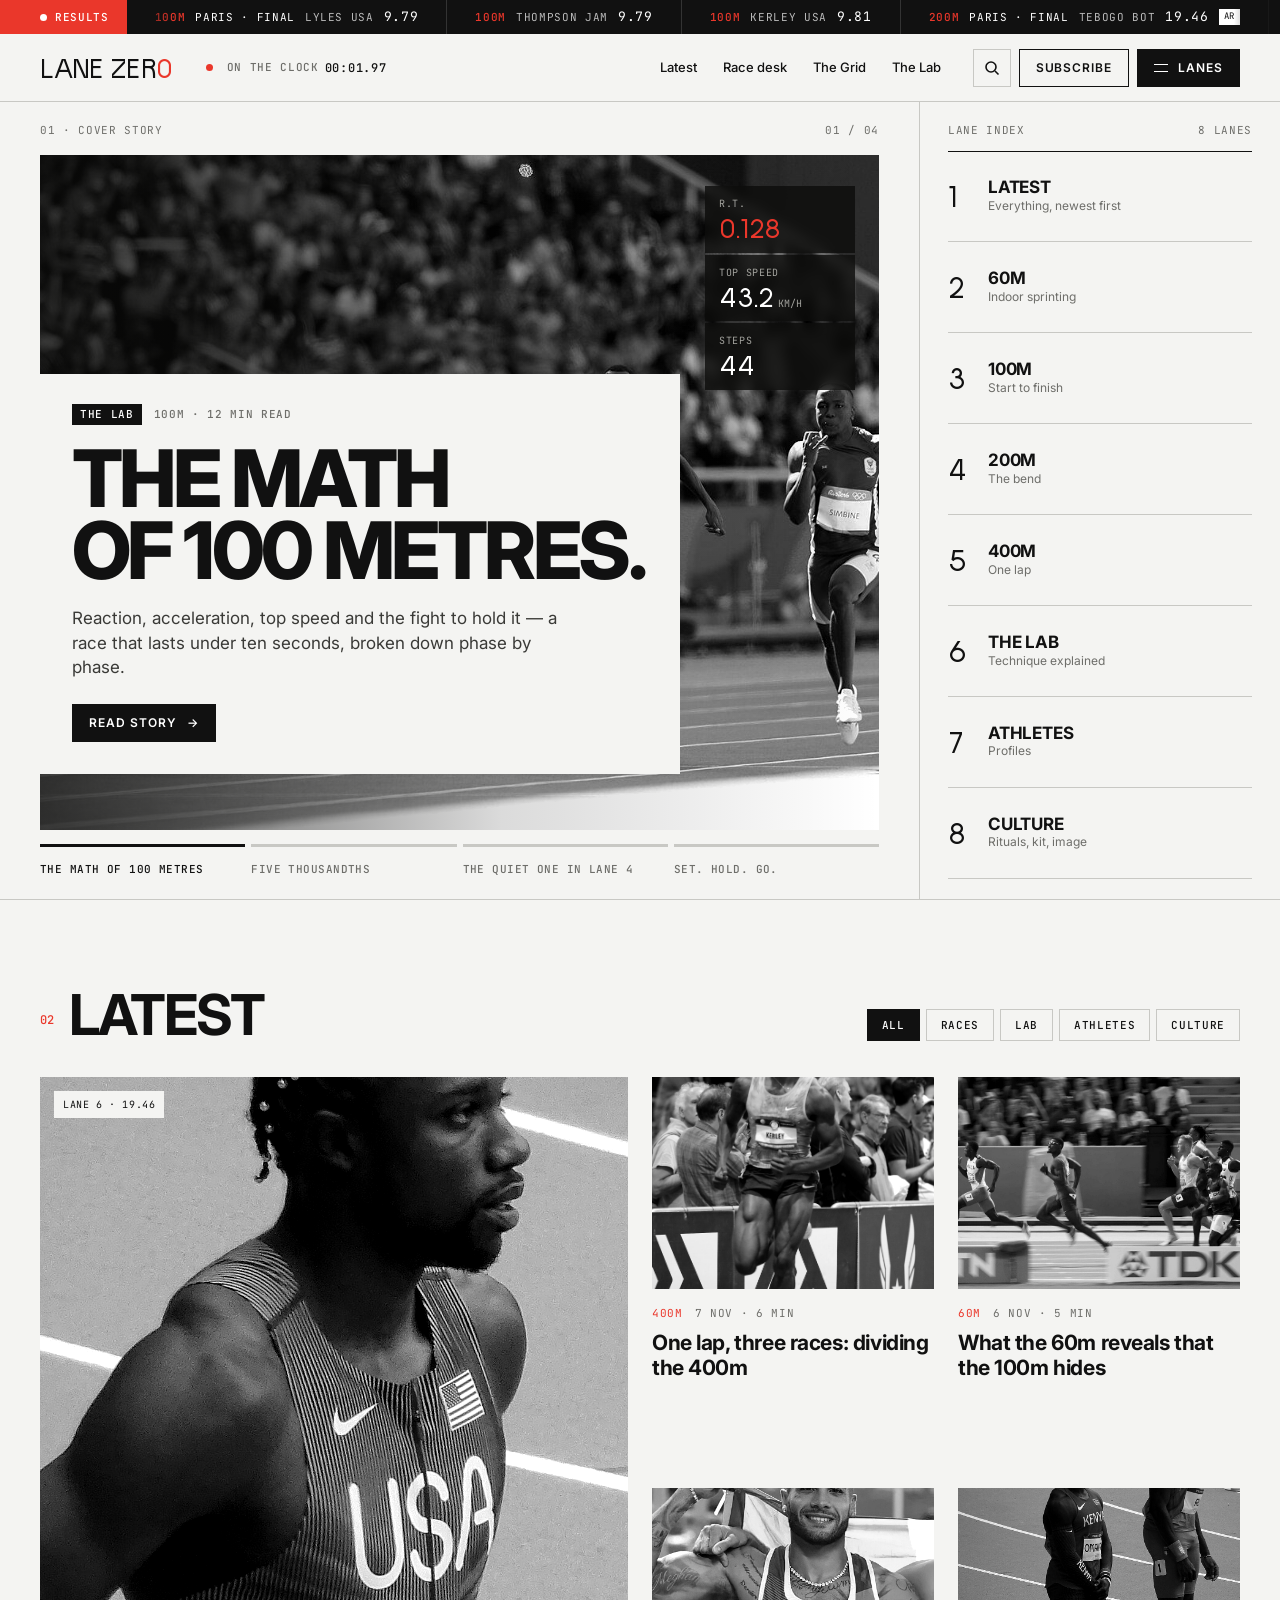
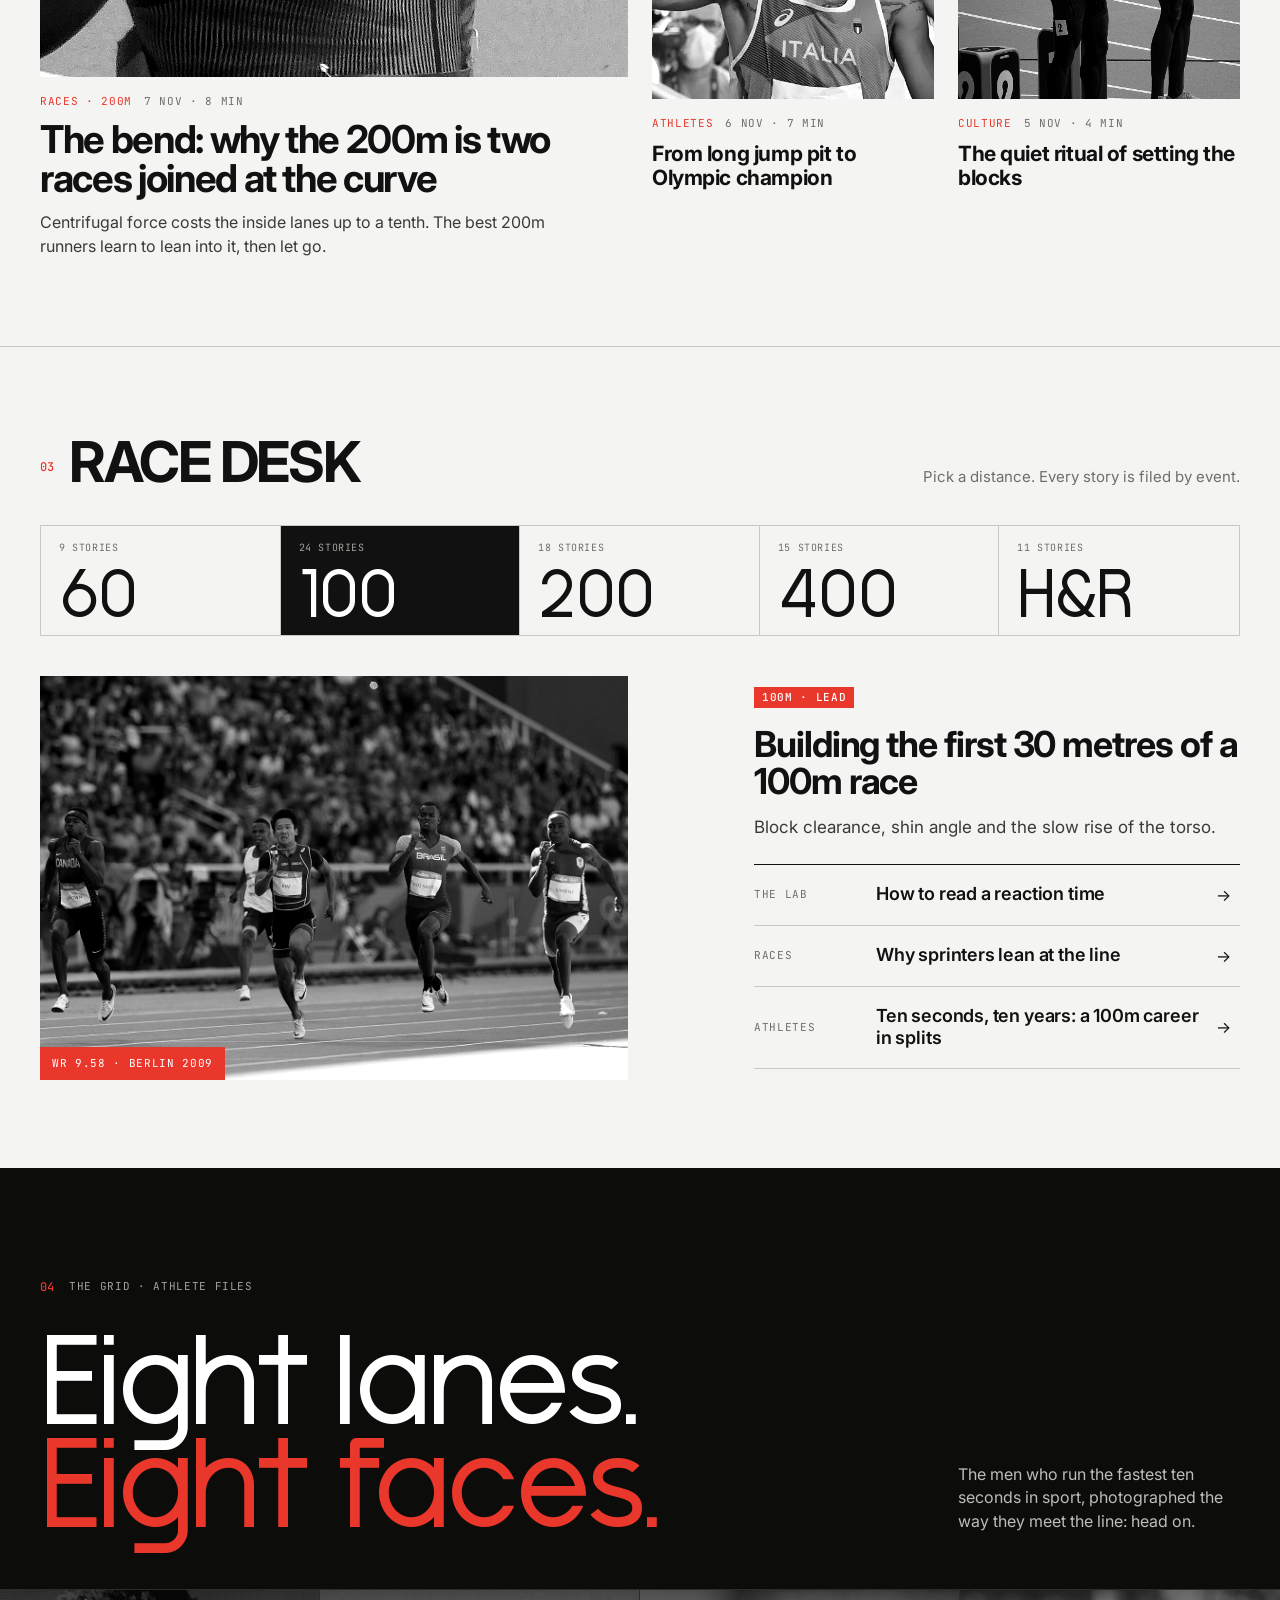
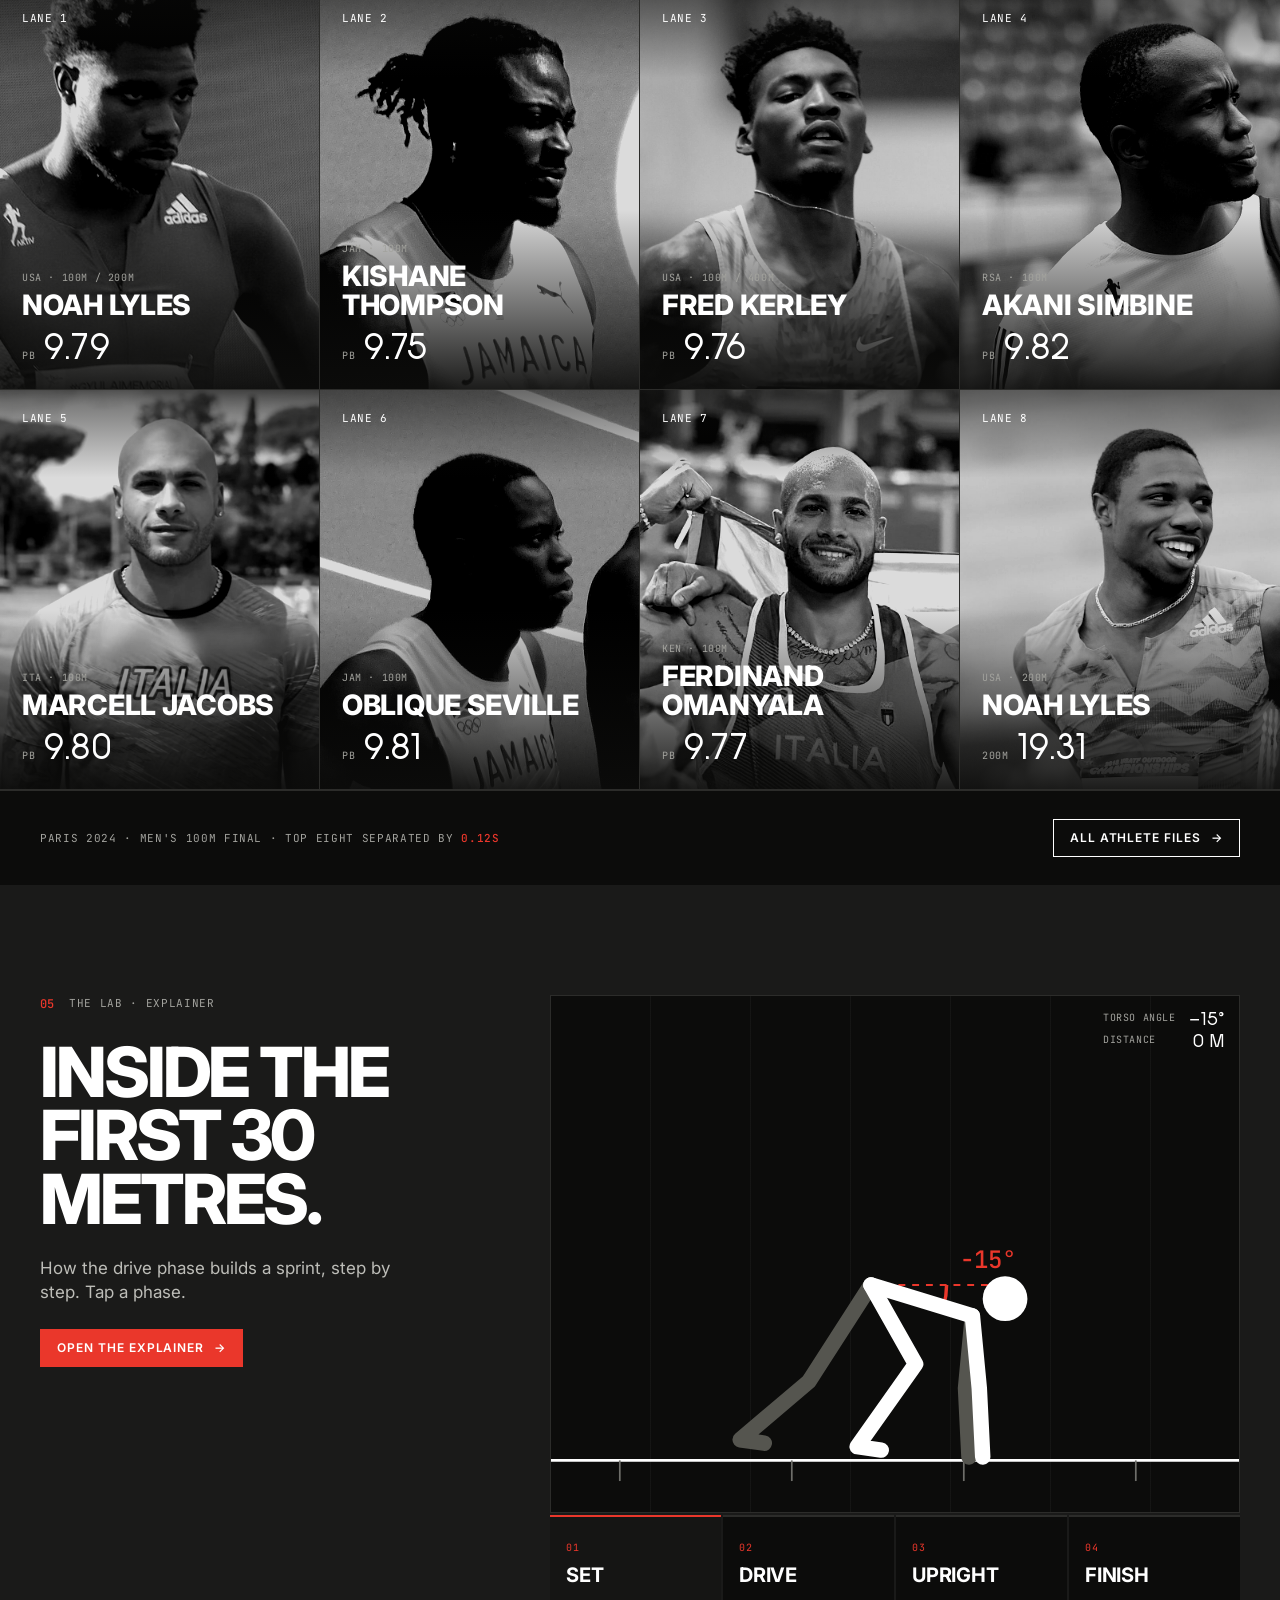
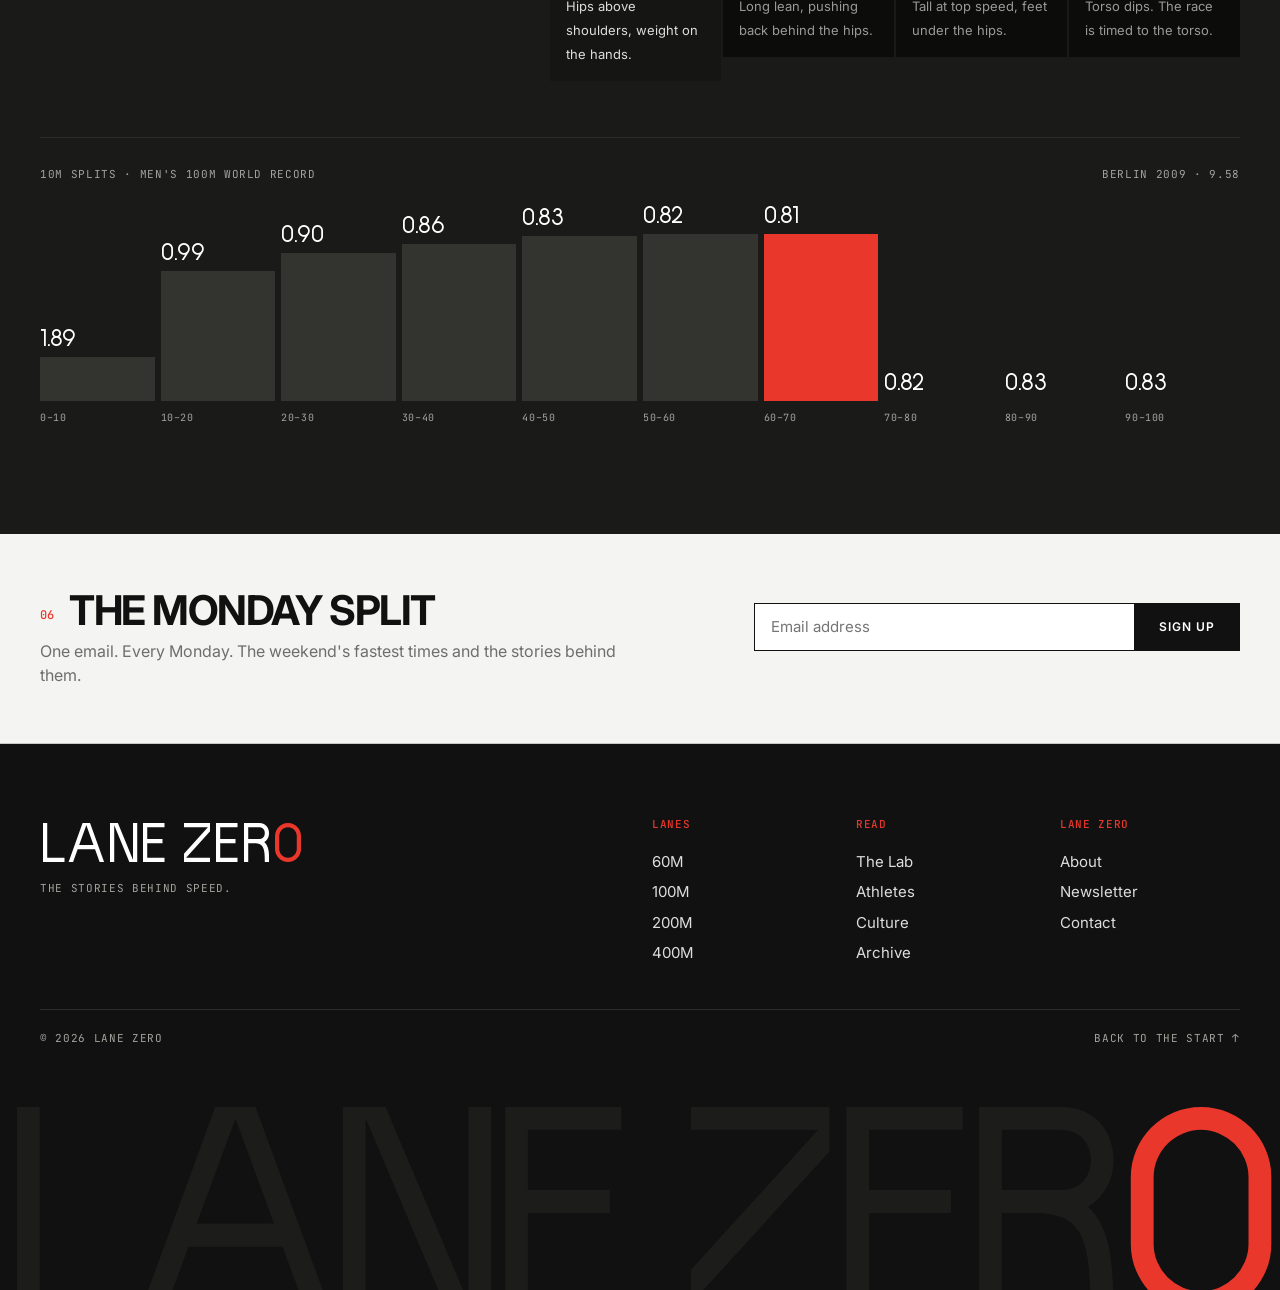
==== commit 131f1fef: "Real athlete photography, crops, Grid portrait wall, fixes Co-Authored-By: Claude Opus 5.5 <noreply@" ====
--- a/lane-zero/index.html
+++ b/lane-zero/index.html
@@ -7,7 +7,7 @@
 <meta name="description" content="Lane Zero is a sprint newsroom. 60m to 400m, the lab, the athletes and the culture of speed.">
 <link rel="preconnect" href="https://fonts.googleapis.com">
 <link rel="preconnect" href="https://fonts.gstatic.com" crossorigin>
-<link href="https://fonts.googleapis.com/css2?family=Inter+Tight:ital,wght@0,400;0,500;0,600;0,700;0,800;1,700&family=JetBrains+Mono:wght@400;500&display=swap" rel="stylesheet">
+<link href="https://fonts.googleapis.com/css2?family=Inter:wght@400;500;600;700;800&family=JetBrains+Mono:wght@400;500&display=swap" rel="stylesheet">
 <link rel="stylesheet" href="styles.css">
 </head>
 <body>
--- a/lane-zero/styles.css
+++ b/lane-zero/styles.css
@@ -8,8 +8,8 @@
   --paper:#F4F4F2; --paper-2:#E6E6E3; --line:#C8C8C4; --mute:#6E6E6A; --mute-2:#A3A39E;
   --ink:#111111; --night:#0C0C0B; --night-2:#1A1A19; --night-line:#2C2C2A;
   --red:#EA372B; --red-dk:#C42A20;
-  --display:"Artavion","Inter Tight",system-ui,sans-serif;
-  --head:"Inter Tight",system-ui,sans-serif;
+  --display:"Artavion","Inter",system-ui,sans-serif;
+  --head:"Inter",system-ui,sans-serif;
   --mono:"JetBrains Mono",ui-monospace,monospace;
   --m:40px; --g:24px; --max:1440px;
   --ease:cubic-bezier(.2,.8,.1,1);
@@ -142,10 +142,10 @@
 /* ---------- latest ---------- */
 .latest{display:grid;grid-template-columns:repeat(12,1fr);gap:40px var(--g)}
 .card{grid-column:span 3;transition:opacity .4s,transform .4s var(--ease)}
-.card--lead{grid-column:1 / span 6;grid-row:span 2}
+.card--lead{grid-column:1 / span 6;grid-row:span 2;align-self:start}
 .card.is-out{opacity:.12;transform:scale(.98);pointer-events:none}
 .card__img{display:block;position:relative;aspect-ratio:4/3;overflow:hidden;background:var(--paper-2);margin-bottom:16px}
-.card--lead .card__img{aspect-ratio:auto;height:calc(100% - 210px);min-height:420px}
+.card--lead .card__img{aspect-ratio:1/1.02}
 .card__img img{filter:grayscale(1) contrast(1.1);transition:transform .8s var(--ease),filter .5s}
 .card:hover .card__img img{transform:scale(1.04);filter:grayscale(0) contrast(1.05)}
 .card__img::after{content:"";position:absolute;left:0;bottom:0;height:4px;width:100%;background:var(--red);transform:scaleX(0);transform-origin:left;transition:transform .5s var(--ease)}
@@ -193,18 +193,18 @@
 .mega{grid-column:1 / span 8;font:400 clamp(64px,9.4vw,148px)/.86 var(--display);letter-spacing:-.03em}
 .mega span{color:var(--red)}
 .grid-wall__sub{grid-column:10 / span 3;color:#bdbdb8;font-size:16px;line-height:1.45}
-.faces{display:grid;grid-template-columns:repeat(8,1fr);border-top:1px solid var(--night-line);border-bottom:1px solid var(--night-line)}
-.face{position:relative;aspect-ratio:3/5;overflow:hidden;border-right:1px solid var(--night-line);cursor:pointer;outline:none;transition:flex .6s}
-.face:last-child{border-right:0}
+.faces{display:grid;grid-template-columns:repeat(4,1fr);border-top:1px solid var(--night-line);border-bottom:1px solid var(--night-line)}
+.face{position:relative;aspect-ratio:4/5;border-bottom:1px solid var(--night-line);overflow:hidden;border-right:1px solid var(--night-line);cursor:pointer;outline:none;transition:flex .6s}
+.face:nth-child(4n){border-right:0}
 .face img{filter:grayscale(1) contrast(1.35) brightness(.86);transition:filter .5s,transform .9s var(--ease)}
 .face::before{content:"";position:absolute;inset:0;background:linear-gradient(180deg,rgba(12,12,11,.55) 0%,transparent 22%,transparent 55%,rgba(12,12,11,.92) 100%);z-index:1;pointer-events:none}
 .face::after{content:"";position:absolute;left:0;top:0;bottom:0;width:4px;background:var(--red);transform:scaleY(0);transform-origin:top;transition:transform .5s var(--ease);z-index:2}
-.face__lane{position:absolute;top:16px;left:16px;z-index:2;color:#fff;font-size:10px}
-.face__info{position:absolute;left:16px;right:16px;bottom:18px;z-index:2}
+.face__lane{position:absolute;top:20px;left:22px;z-index:2;color:#fff;font-size:11px}
+.face__info{position:absolute;left:22px;right:22px;bottom:24px;z-index:2}
 .face__info small{display:block;color:var(--mute-2);font-size:10px;margin-bottom:6px}
-.face__info b{display:block;font:700 clamp(15px,1.35vw,20px)/1.05 var(--head);letter-spacing:-.01em;text-transform:uppercase;margin-bottom:10px}
+.face__info b{display:block;font:800 clamp(22px,2.2vw,34px)/1 var(--head);letter-spacing:-.01em;text-transform:uppercase;margin-bottom:10px}
 .pb{display:inline-flex;gap:8px;align-items:baseline;color:var(--mute-2);font-size:10px}
-.pb em{font:400 22px/1 var(--display);font-style:normal;color:#fff;letter-spacing:0}
+.pb em{font:400 34px/1 var(--display);font-style:normal;color:#fff;letter-spacing:0}
 .face:hover img,.face:focus-visible img{filter:grayscale(1) contrast(1.5) brightness(1);transform:scale(1.05)}
 .face:hover::after,.face:focus-visible::after{transform:scaleY(1)}
 .face:hover .pb em,.face:focus-visible .pb em{color:var(--red)}
@@ -288,9 +288,6 @@
   .index{display:none}
   .nav__links{display:none}
   .nav__actions{margin-left:auto}
-  .faces{grid-template-columns:repeat(4,1fr)}
-  .face:nth-child(4){border-right:0}
-  .face:nth-child(-n+4){border-bottom:1px solid var(--night-line)}
   .lab__intro{grid-column:1/-1}.lab__viz{grid-column:1/-1}
   .grid-wall__sub{grid-column:1/-1}
   .mega{grid-column:1/-1}
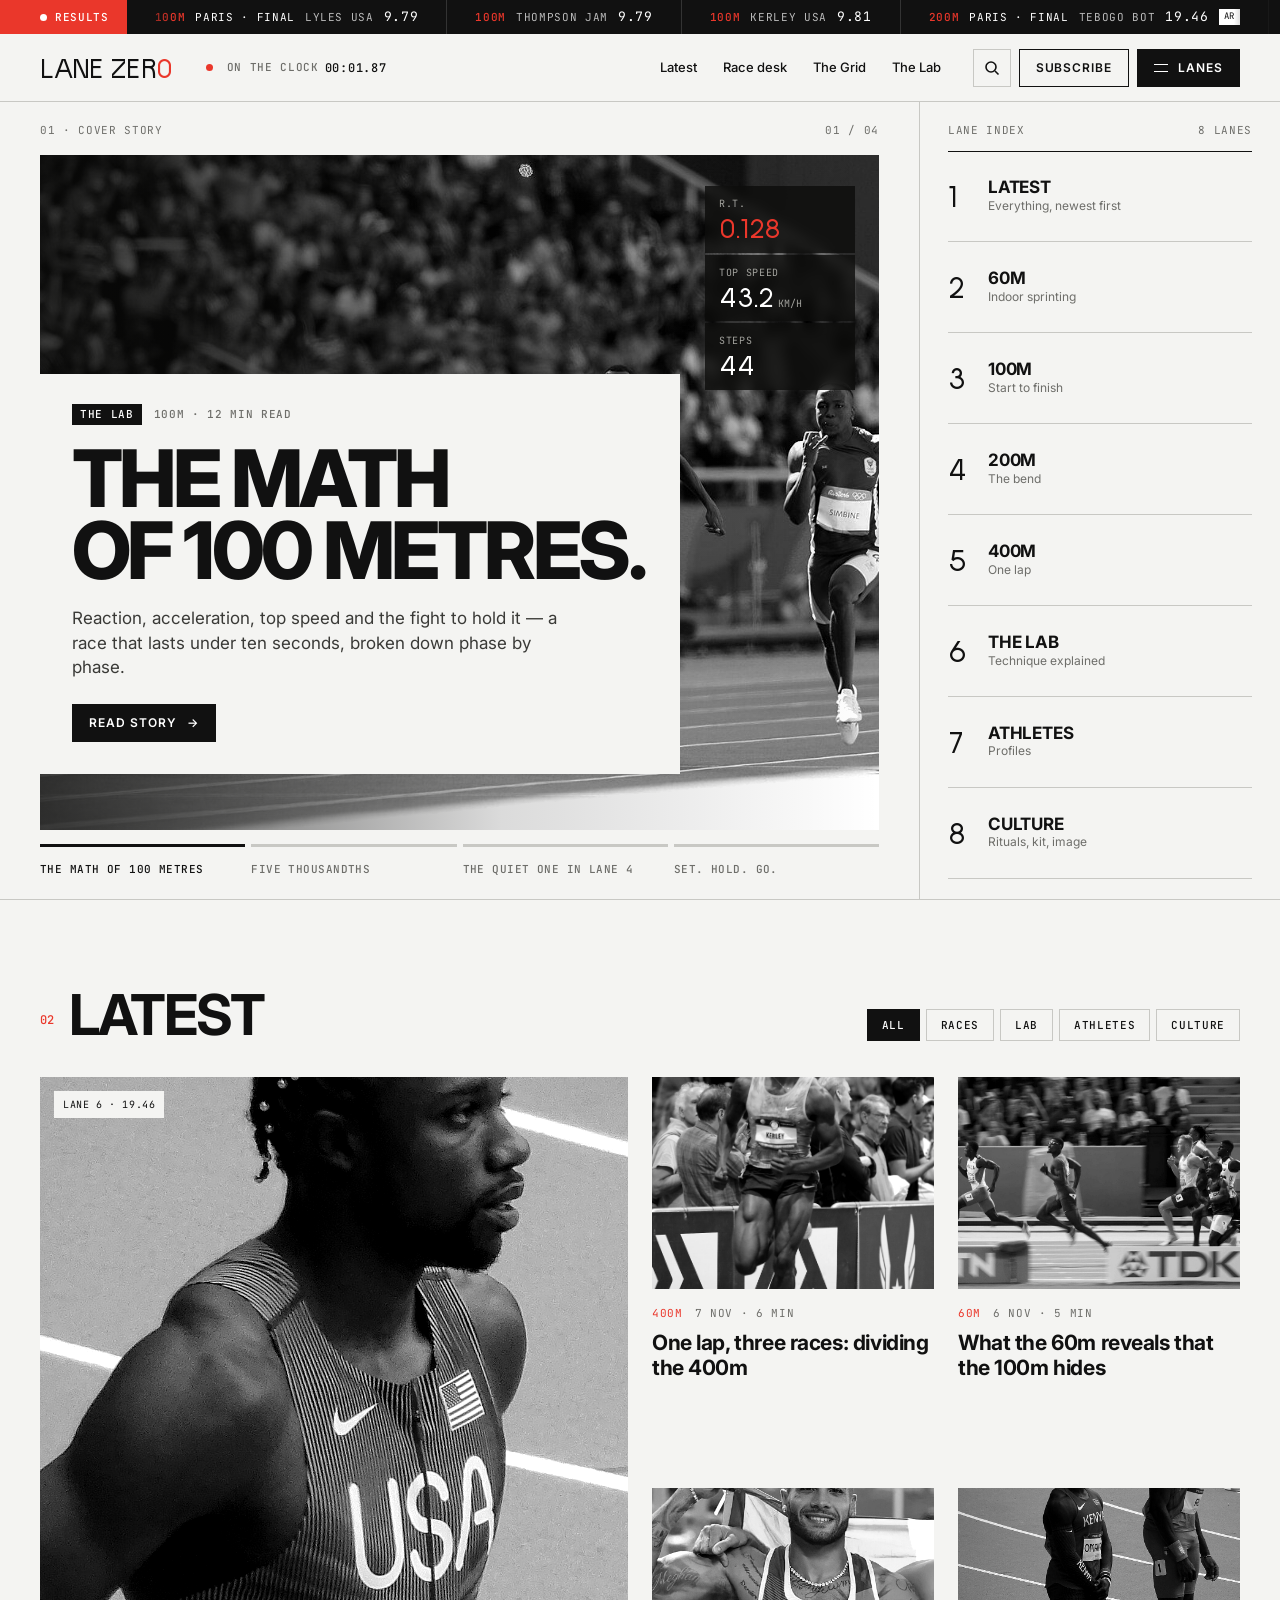
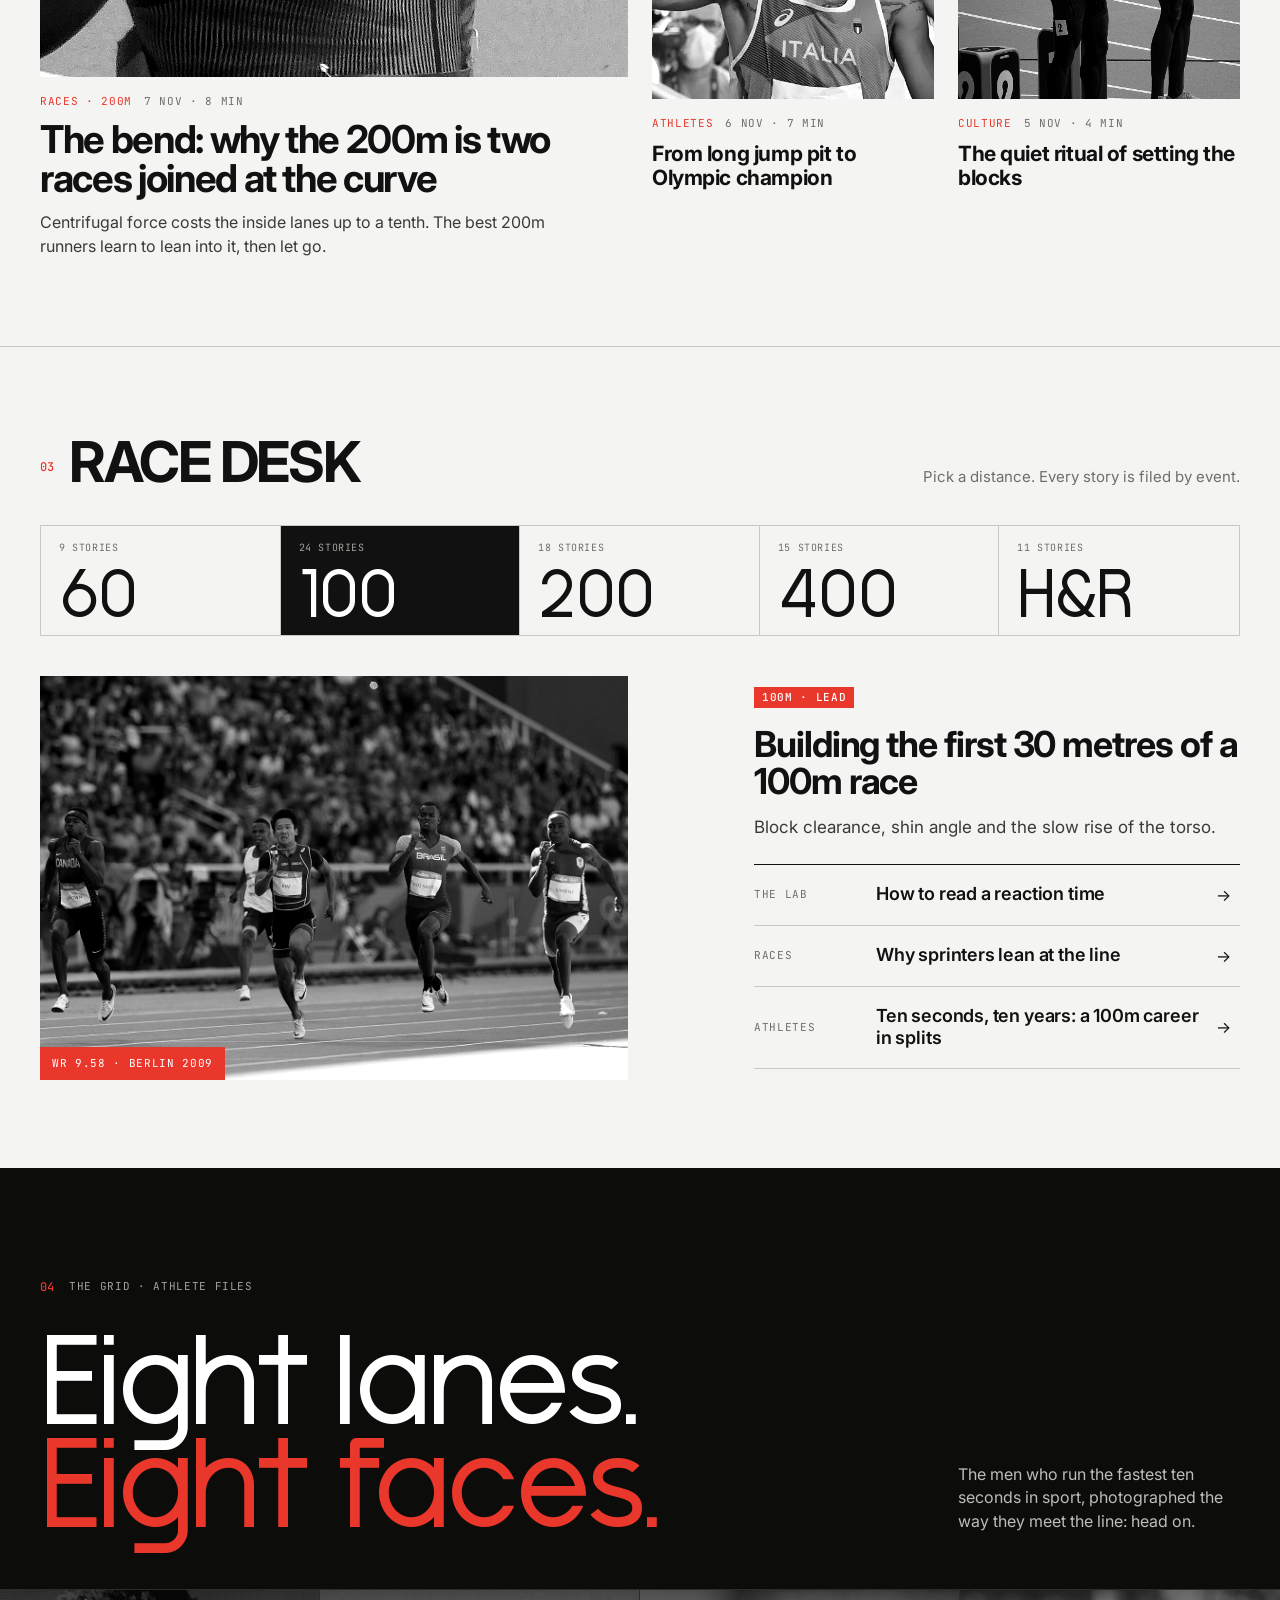
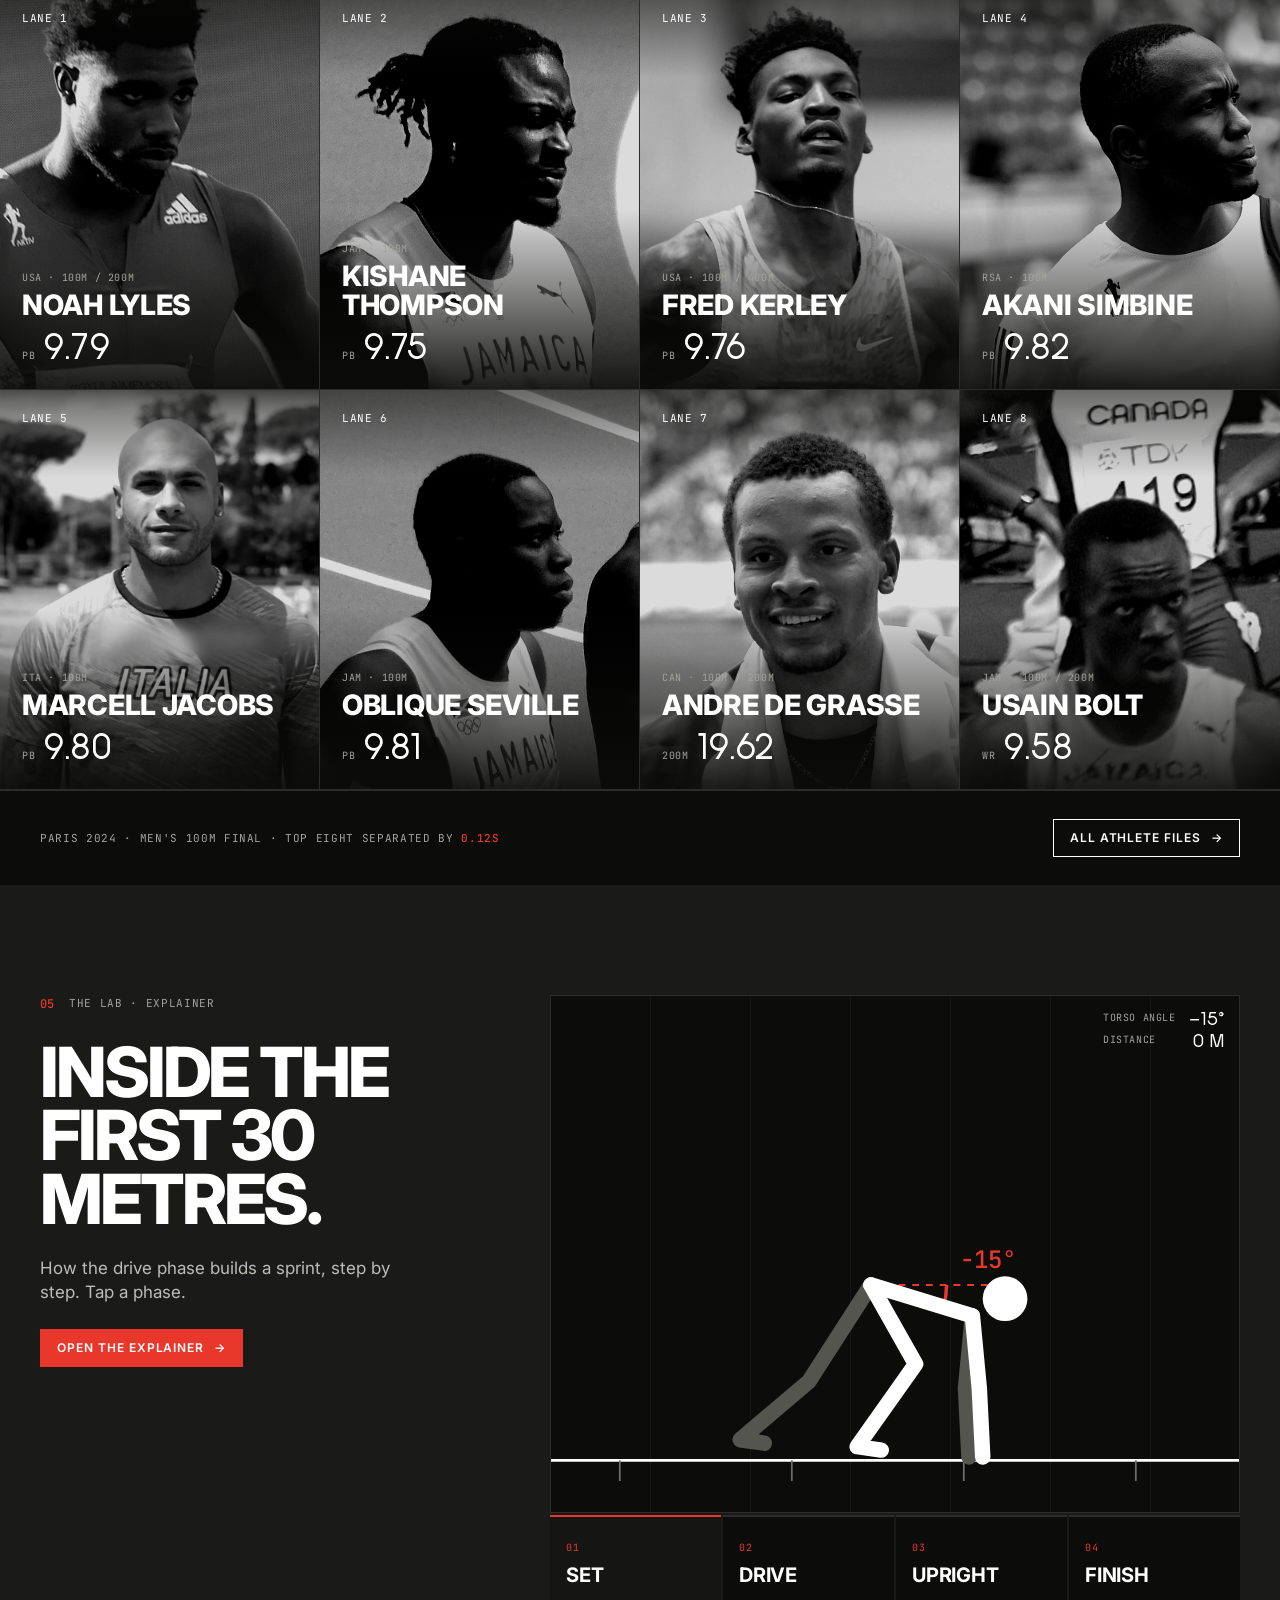
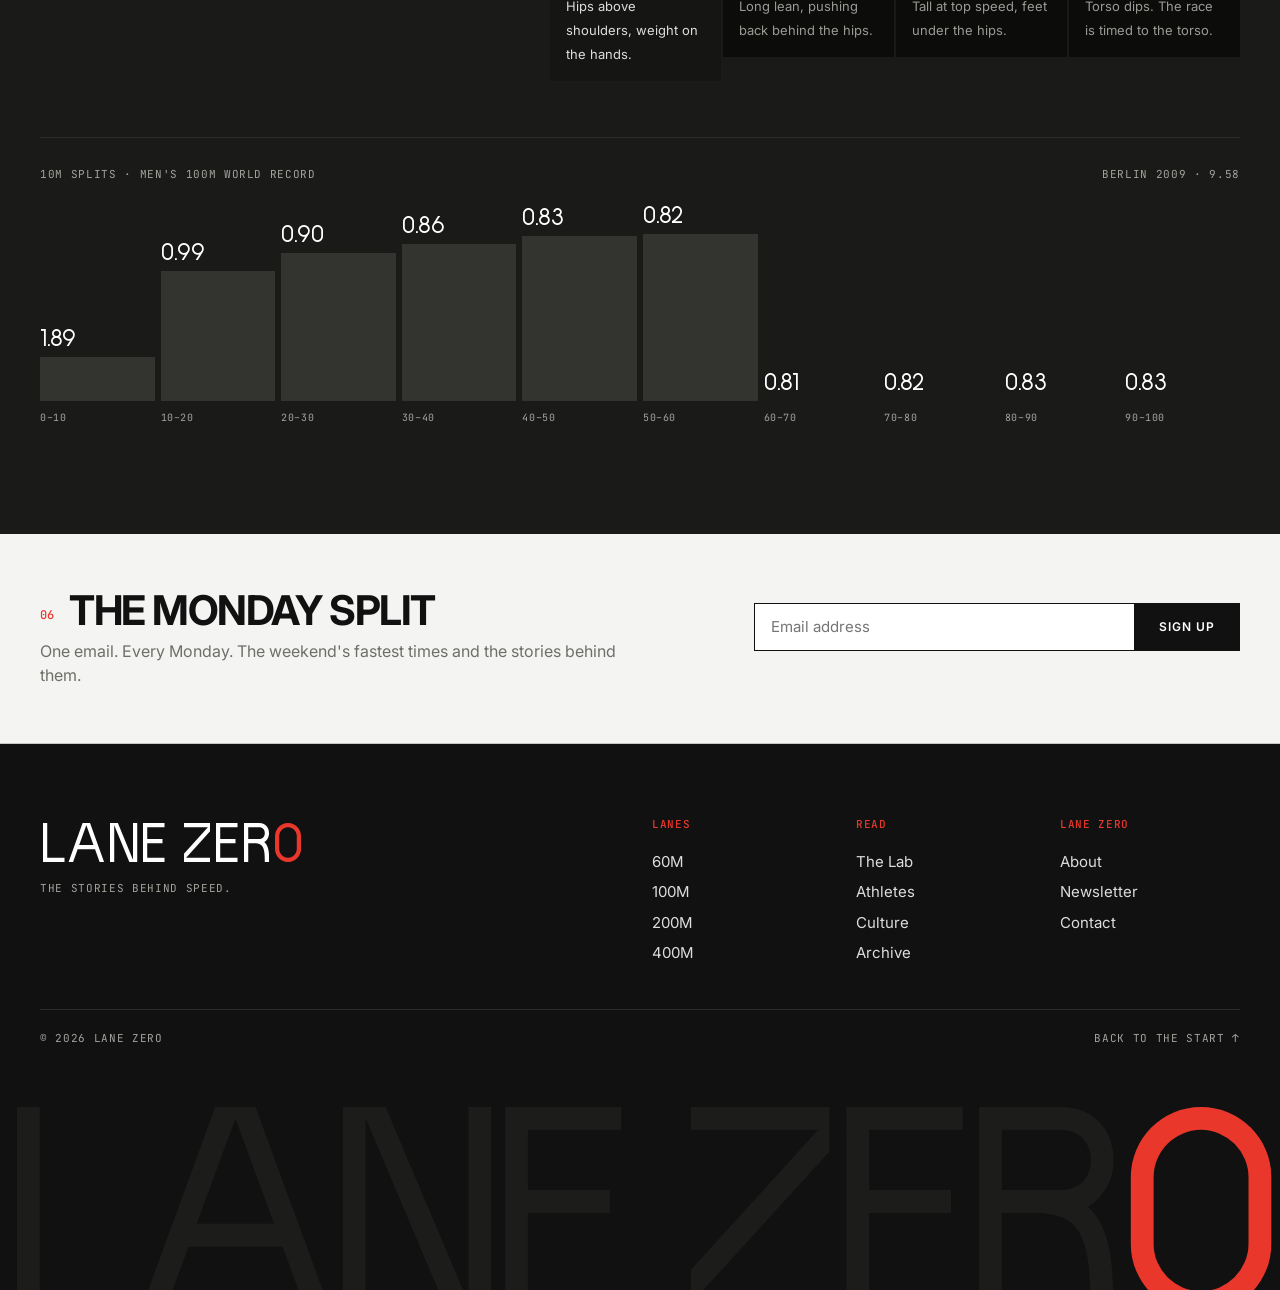
==== commit 04ffe7c0: "Grid: De Grasse + Bolt, photo credits, wordmark SVG, tools Co-Authored-By: Claude Opus 5.5 <noreply@" ====
--- a/lane-zero/index.html
+++ b/lane-zero/index.html
@@ -248,15 +248,15 @@
       <img src="assets/img/p-seville.jpg" alt="Portrait of Oblique Seville">
       <div class="face__info"><small class="mono">JAM · 100M</small><b>Oblique Seville</b><span class="mono pb">PB <em>9.81</em></span></div>
     </li>
-    <li class="face" data-pb="9.77" tabindex="0">
+    <li class="face" data-pb="19.62" tabindex="0">
       <span class="face__lane mono">Lane 7</span>
-      <img src="assets/img/p-omanyala.jpg" alt="Portrait of Ferdinand Omanyala">
-      <div class="face__info"><small class="mono">KEN · 100M</small><b>Ferdinand Omanyala</b><span class="mono pb">PB <em>9.77</em></span></div>
-    </li>
-    <li class="face" data-pb="9.86" tabindex="0">
+      <img src="assets/img/p-degrasse.jpg" alt="Portrait of Andre De Grasse">
+      <div class="face__info"><small class="mono">CAN · 100M / 200M</small><b>Andre De Grasse</b><span class="mono pb">200M <em>19.62</em></span></div>
+    </li>
+    <li class="face" data-pb="9.58" tabindex="0">
       <span class="face__lane mono">Lane 8</span>
-      <img src="assets/img/p-lyles2.jpg" alt="Portrait of Noah Lyles after a race">
-      <div class="face__info"><small class="mono">USA · 200M</small><b>Noah Lyles</b><span class="mono pb">200M <em>19.31</em></span></div>
+      <img src="assets/img/p-bolt.jpg" alt="Portrait of Usain Bolt">
+      <div class="face__info"><small class="mono">JAM · 100M / 200M</small><b>Usain Bolt</b><span class="mono pb">WR <em>9.58</em></span></div>
     </li>
   </ol>
 
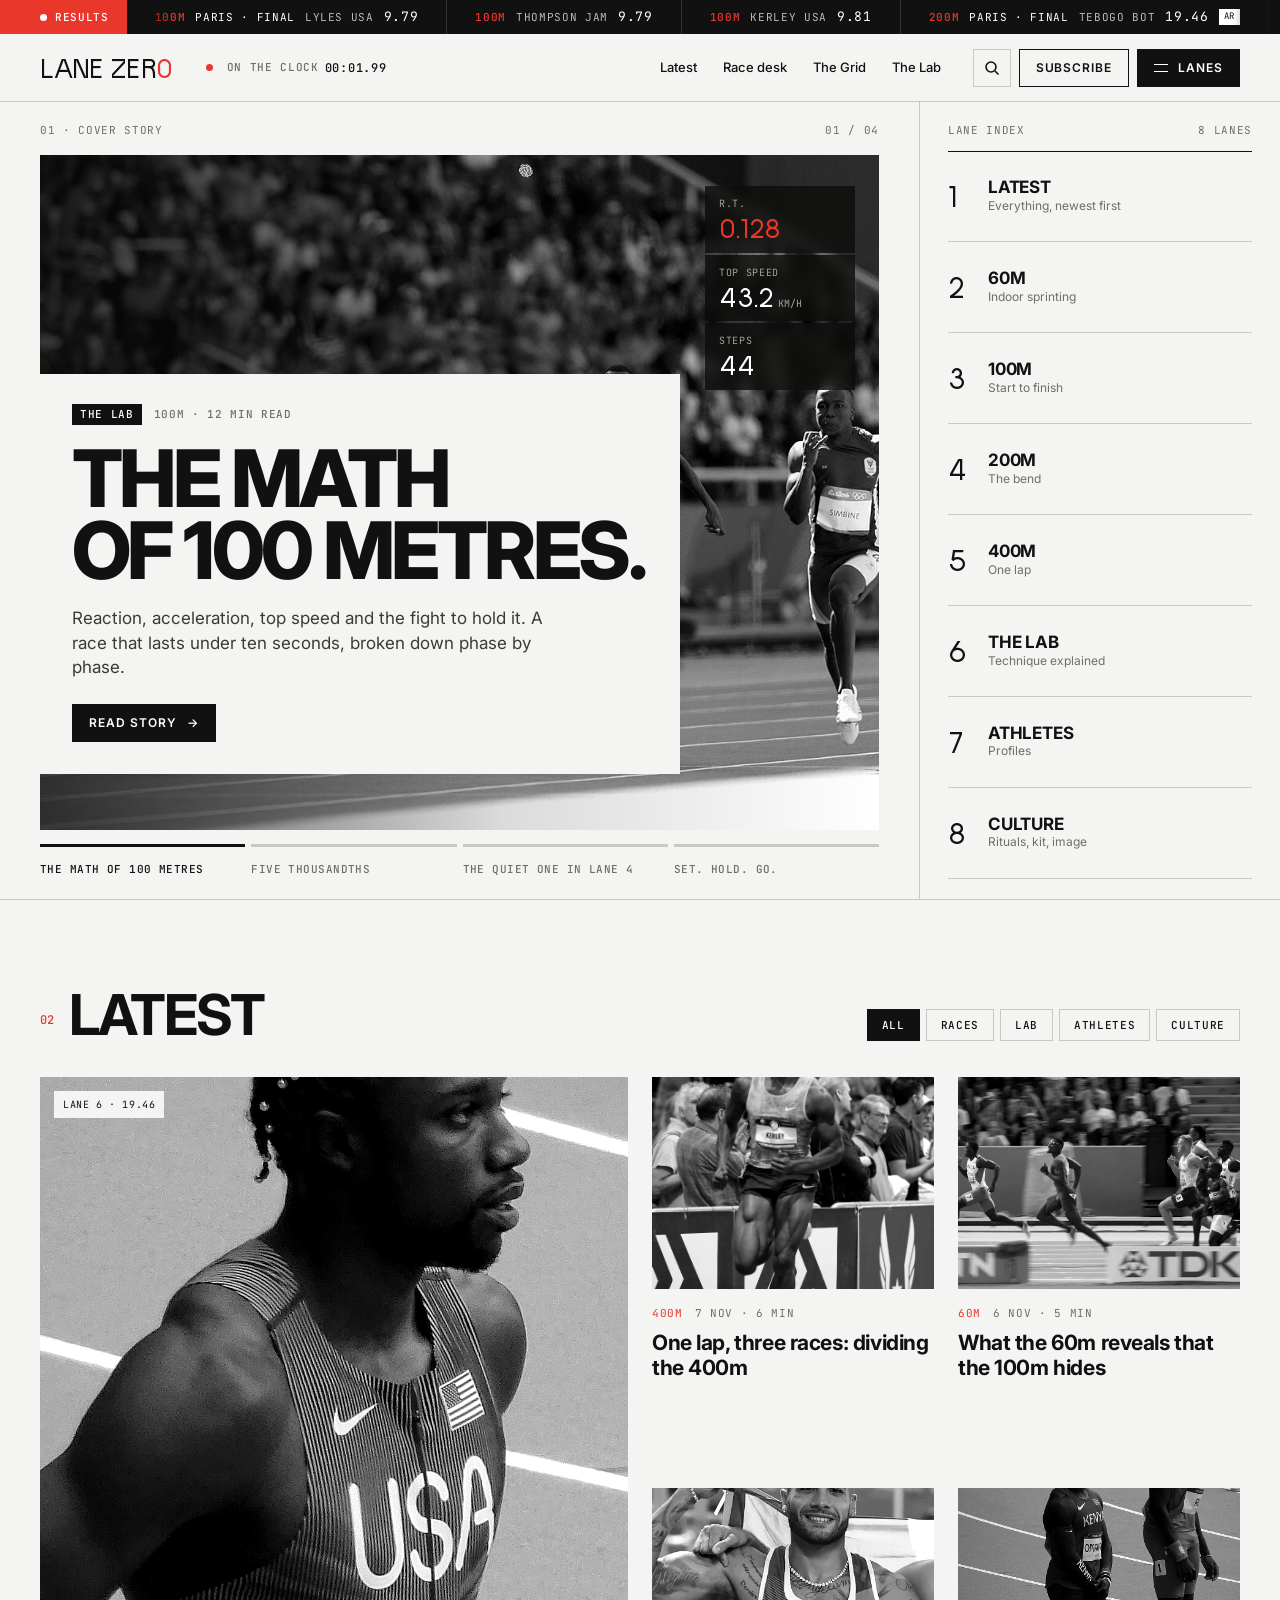
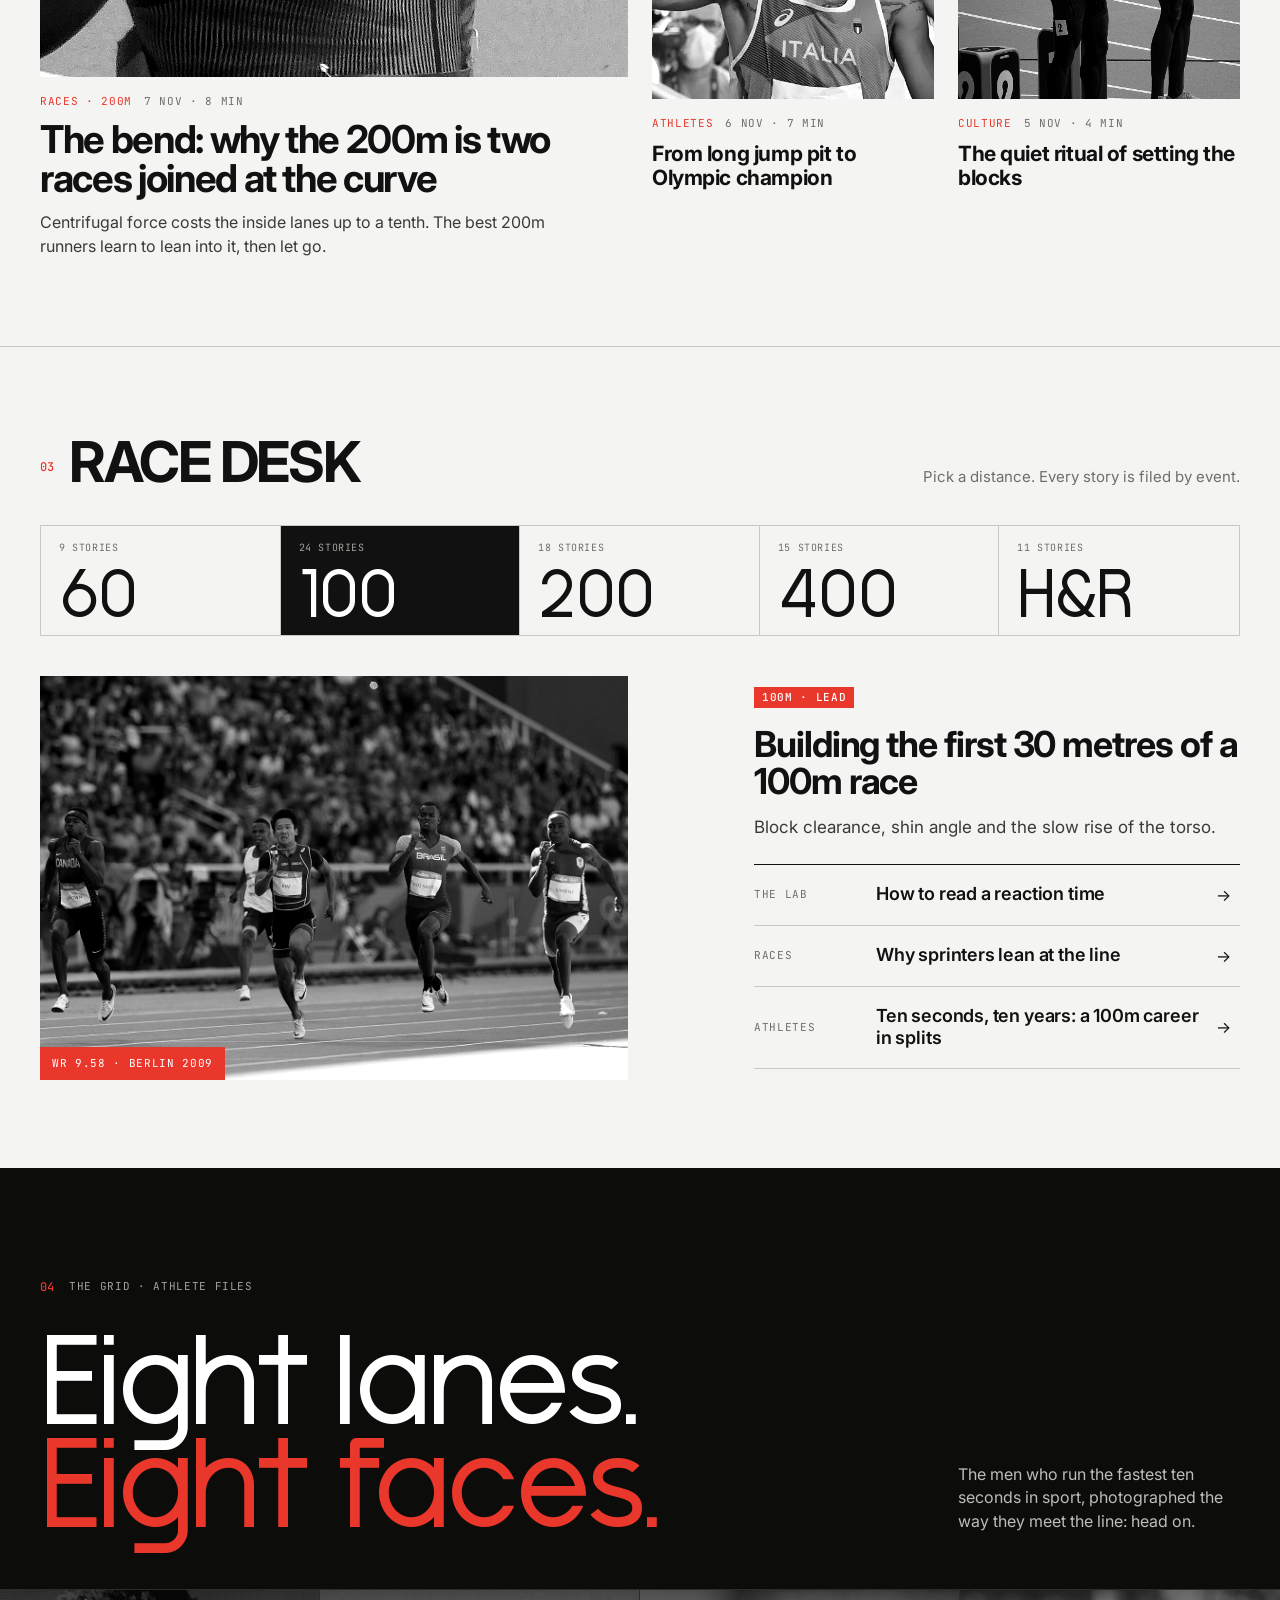
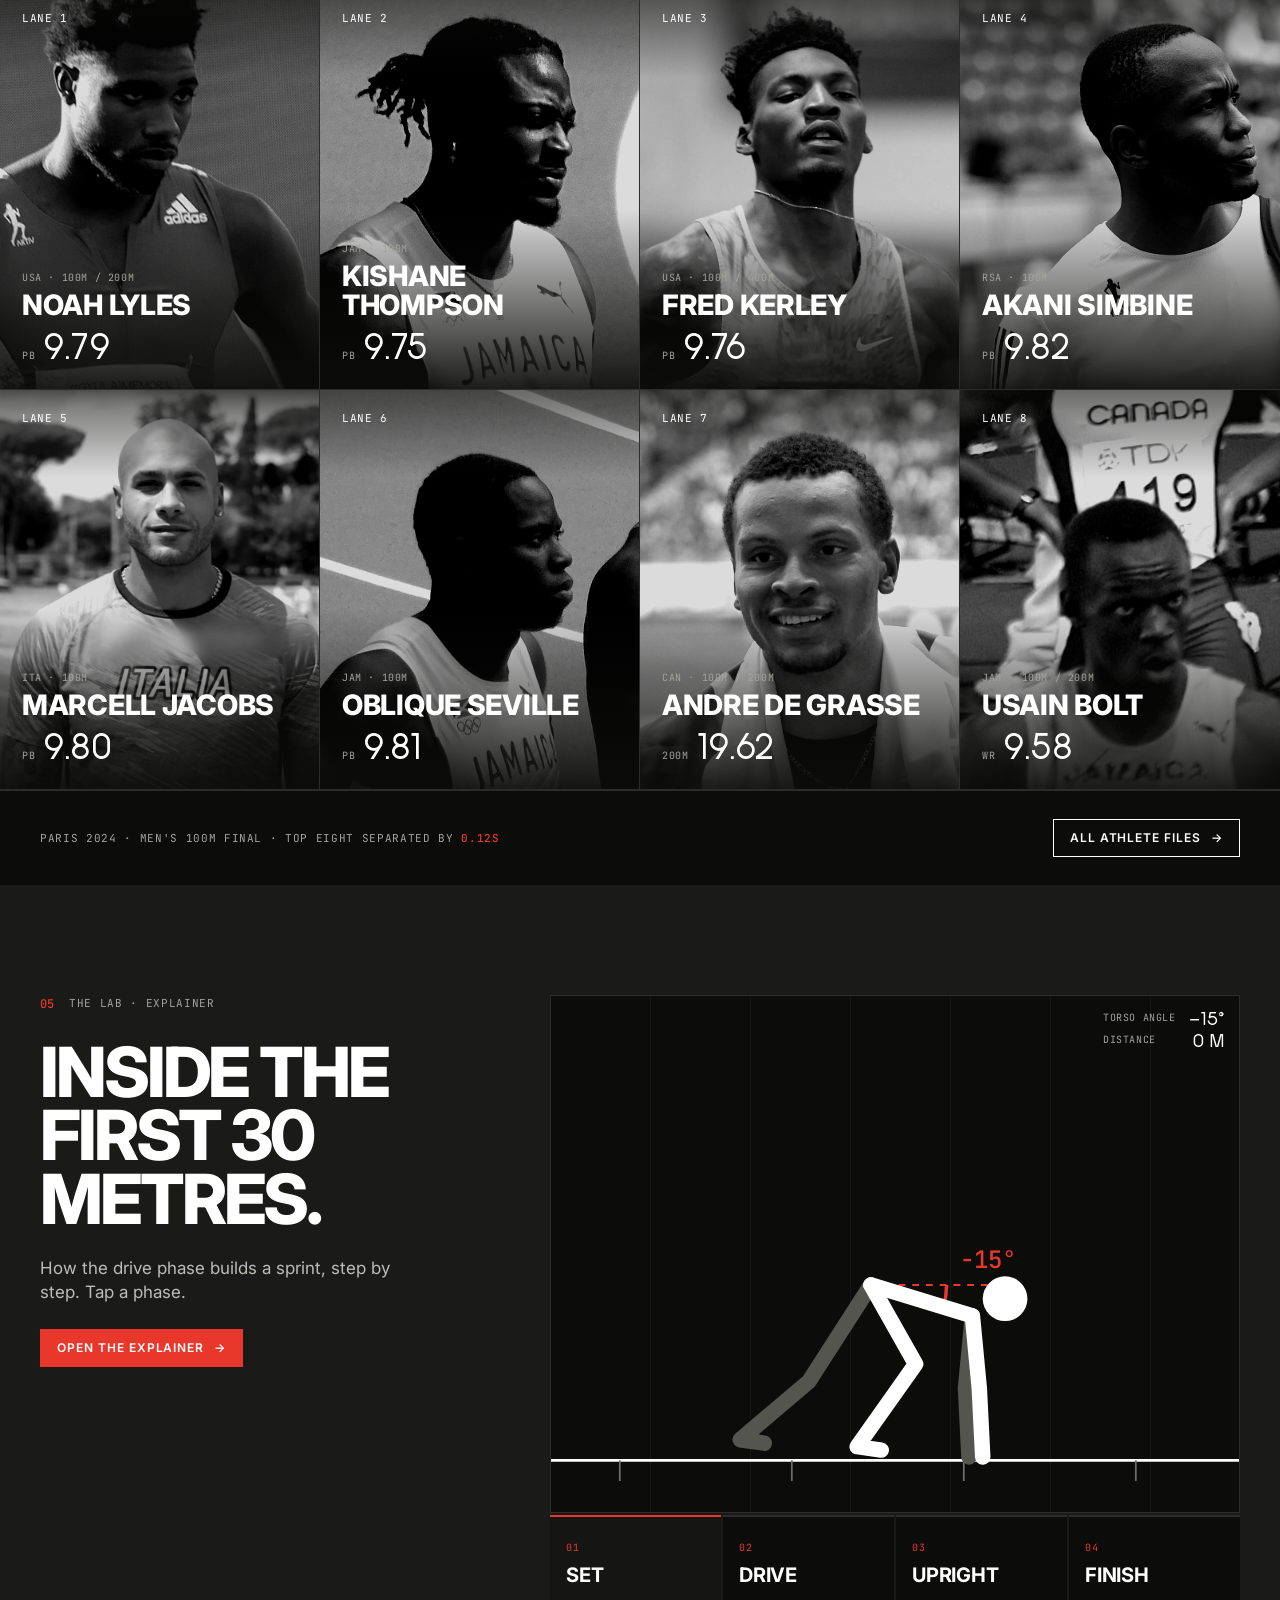
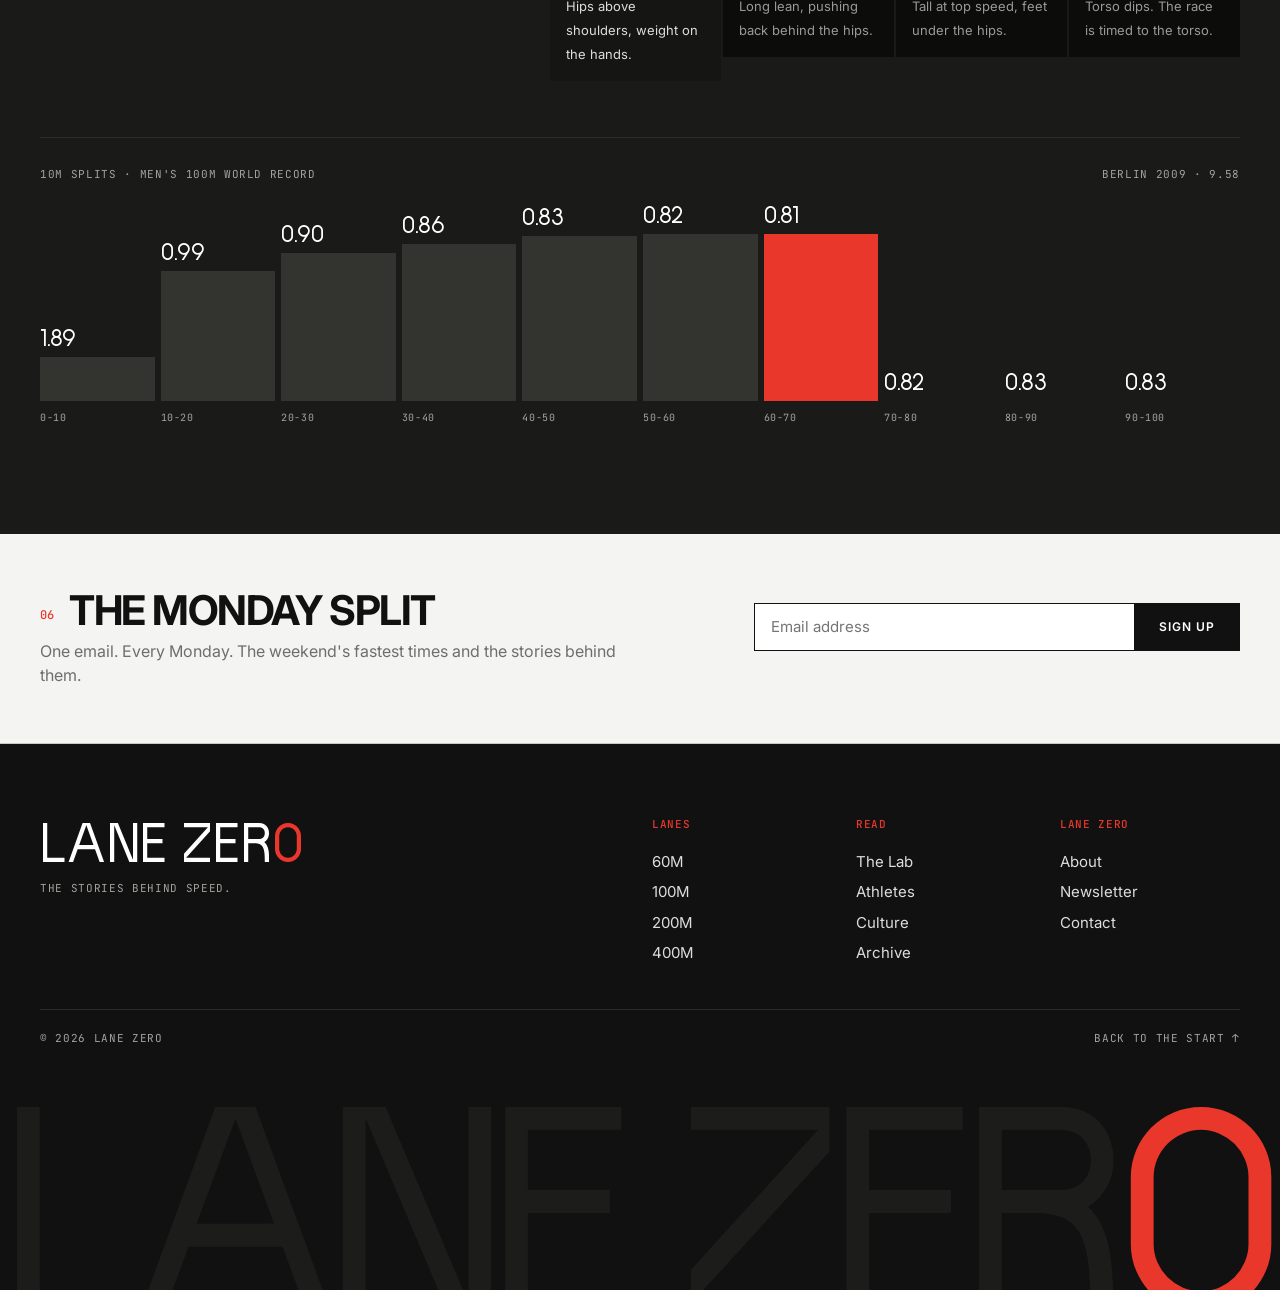
==== commit 08ff191c: "Remove dashes from site copy, add Figma extract tools Co-Authored-By: Claude Opus 5.5 <noreply@anthr" ====
--- a/lane-zero/index.html
+++ b/lane-zero/index.html
@@ -3,7 +3,7 @@
 <head>
 <meta charset="utf-8">
 <meta name="viewport" content="width=device-width, initial-scale=1">
-<title>Lane Zero — The stories behind speed</title>
+<title>Lane Zero | The stories behind speed</title>
 <meta name="description" content="Lane Zero is a sprint newsroom. 60m to 400m, the lab, the athletes and the culture of speed.">
 <link rel="preconnect" href="https://fonts.googleapis.com">
 <link rel="preconnect" href="https://fonts.gstatic.com" crossorigin>
@@ -74,7 +74,7 @@
         <div class="slide__copy">
           <p class="kicker"><span class="tag">The Lab</span> 100M · 12 min read</p>
           <h1 class="display">The math<br>of 100 metres.</h1>
-          <p class="lede">Reaction, acceleration, top speed and the fight to hold it — a race that lasts under ten seconds, broken down phase by phase.</p>
+          <p class="lede">Reaction, acceleration, top speed and the fight to hold it. A race that lasts under ten seconds, broken down phase by phase.</p>
           <a class="btn btn--ink" href="#lab">Read story <span class="arr">→</span></a>
         </div>
       </article>
@@ -209,7 +209,7 @@
   </div>
 </section>
 
-<!-- ============ 04 THE GRID — PORTRAITS ============ -->
+<!-- ============ 04 THE GRID / PORTRAITS ============ -->
 <section class="grid-wall" id="grid" aria-label="The Grid, athlete portraits">
   <header class="grid-wall__head">
     <p class="mono"><span class="num">04</span>The Grid · Athlete files</p>
@@ -290,7 +290,7 @@
         <circle id="head" class="head" r="13" cx="0" cy="0"/>
         <text id="angleTxt" class="angle-txt" x="0" y="0">45°</text>
       </svg>
-      <div class="phase-readout mono"><span>Torso angle</span><b id="readAngle">45°</b><span>Distance</span><b id="readDist">0–1 m</b></div>
+      <div class="phase-readout mono"><span>Torso angle</span><b id="readAngle">45°</b><span>Distance</span><b id="readDist">0-1 m</b></div>
     </div>
     <ol class="phases" role="tablist">
       <li><button role="tab" class="is-on" data-p="0"><i class="mono">01</i><b>Set</b><span>Hips above shoulders, weight on the hands.</span></button></li>
--- a/lane-zero/styles.css
+++ b/lane-zero/styles.css
@@ -1,5 +1,5 @@
 /* =========================================================
-   LANE ZERO — sprint newsroom
+   LANE ZERO: sprint newsroom
    Grid: 12 col · 1440 frame · 40px margin · 24px gutter
    ========================================================= */
 @font-face{font-family:"Artavion";src:url("assets/fonts/Artavion-Regular.ttf") format("truetype");font-display:swap}
@@ -306,6 +306,9 @@
   .dist{grid-template-columns:repeat(5,1fr)}
   .dist button{padding:10px 8px}
   .dist small{display:none}
+  .dist b{font-size:30px}
+  .face__info b{font-size:20px}
+  .pb em{font-size:24px}
   .desk__img,.desk__copy{grid-column:1/-1}
   .desk__list a{grid-template-columns:1fr 24px}
   .desk__list span{display:none}
